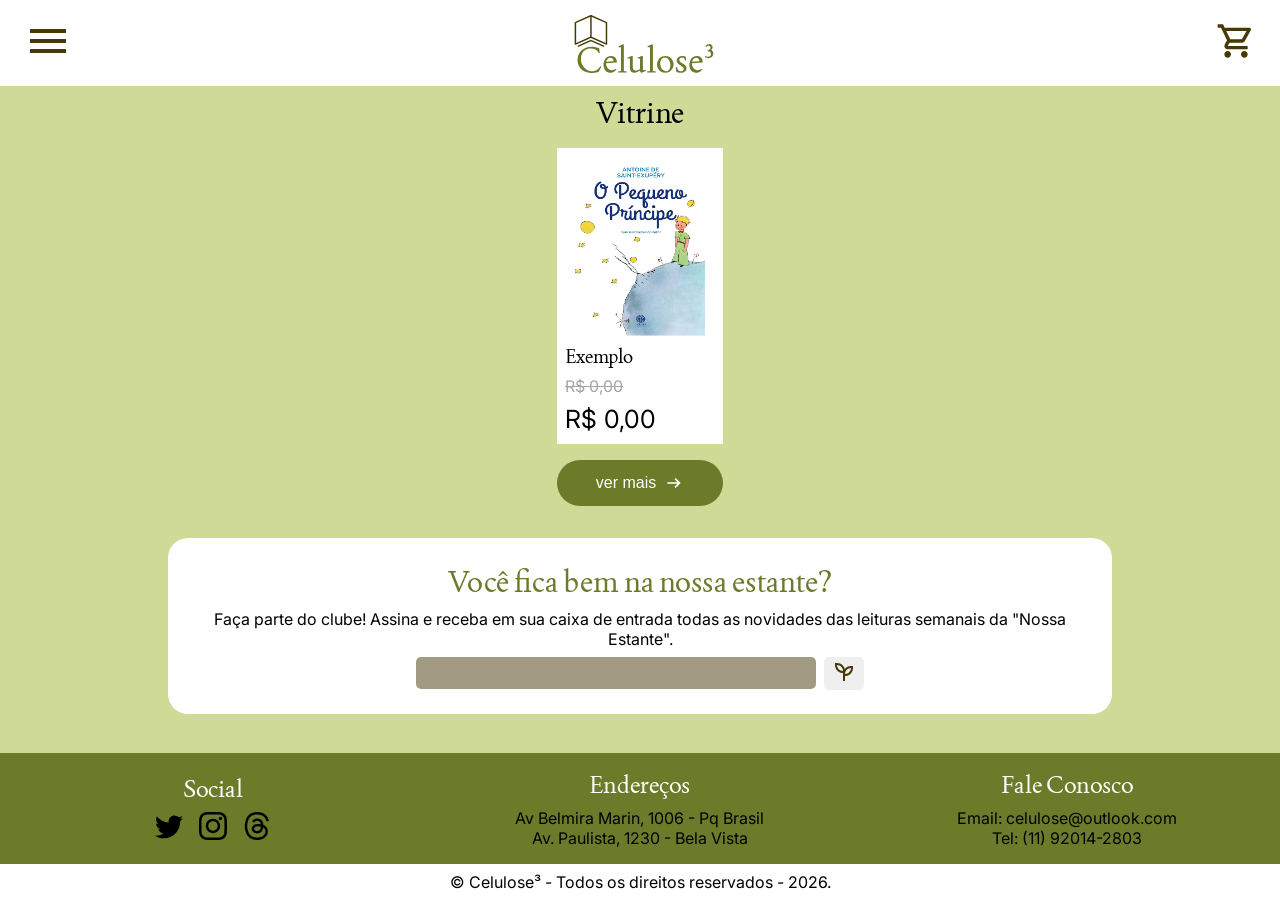
==== index.html @ c114e587 "menu e card (wip) Co-authored-by: clarice <clamrs@users.noreply.github.com>" ====
<!DOCTYPE html>
<html lang="pt-br">
<head>
    <meta charset="UTF-8">
    <meta name="viewport" content="width=device-width, initial-scale=1.0">
    <link rel="stylesheet" href="style.css">
    <script src="script.js"></script>
    <title>Celulose³</title>
</head>
<body>

    <header>

        <div class="header-menu">
            <button type="button" class="menuButton" id="menuButton"></button>
            <menu class="menu" id="menu" style="display: none;">
                <a class="menu__item" href="">HOME</a>
                <a class="menu__item" href="">CATÁLOGO</a>
                <a class="menu__item" href="">CONTATO</a>
            </menu>
        </div>

            <img src="img/logo.svg" alt="logomarca" class="header-logo">

        <div class="header-carrinho">
            <img src="img/carrinho.svg" alt="carrinho">
        </div>

    </header>

    <main>

        <section id="banner-livros">

        </section>

        <section id="vitrine-livros">
            <h2>Vitrine</h2>
            <div class="cards-vitrine">
                <img class="livro-img" src="img/exemplo.jpg" alt="">
                <h3 class="livro-titulo">Exemplo</h3>
                <span class="livro-preco-antigo">R$ 0,00</span>
                <span class="livro-preco-atual">R$ 0,00</span>
            </div>
            <button type="button" class="vermais">ver mais <img src="img/arrow_right.svg" alt="seta para direita"></button>
        </section>

        <section class="newsletter">
            <h2>Você fica bem na nossa estante?</h2>
            <p>Faça parte do clube! Assina e receba em sua caixa de entrada todas as novidades das leituras semanais da "Nossa Estante".</p>
            <form id="form-newsletter">
                <input type="email" id="email" required>
                <button type="submit"><img src="img/planta.svg" alt="planta"></button>
            </form>
        </section>
    </main>

    <footer>

        <div class="footer-info">

            <div class="footer-social">
                <h2>Social</h2>
                <nav>
                    <ul>
                        <li><a href="https://www.x.com/"><img src="img/twitter.svg" alt="twitter"></a></li>
                        <li><a href="https://www.instagram.com/"><img src="img/instagram.svg" alt="instagram"></a></li>
                        <li><a href="https://www.threads.com/"><img src="img/threads.svg" alt="threads"></a></li>
                    </ul>
                </nav>
            </div>

            <div class="footer-enderecos">
                <h2>Endereços</h2>
                <p>Av Belmira Marin, 1006 - Pq Brasil</p>
                <p>Av. Paulista, 1230 - Bela Vista</p>
            </div>

            <div class="footer-contato">
                <h2>Fale Conosco</h2>
                <nav>
                    <ul>
                        <li><a href="mailto:celulose@outlook.com">Email: celulose@outlook.com</a></li>
                        <li><a href="tel:+5511920142803">Tel: (11) 92014-2803</a></li>

                    </ul>
                </nav>
            </div>
        </div>

        <div class="footer-copyright">
            <span>&copy; Celulose³ - Todos os direitos reservados - 2026.</span>
        </div>
    </footer>

</body>
</html>
---- style.css ----
@import url('https://fonts.googleapis.com/css2?family=Joan&display=swap');
@import url('https://fonts.googleapis.com/css2?family=Inter:ital,opsz,wght@0,14..32,100..900;1,14..32,100..900&display=swap');

:root {

    --fundoPadrao: #CEDA95;
    --destaquePrimario: #ffff;
    --destaqueSecundario: #6C7B29;
    --destaqueTerciario: rgba(72, 57, 5, 0.502);
    --textoEscuro: #000;

    --fonteTitulos: 'Joan';
    --fontePadrao: 'Inter';
}

/****************
    GERAL
****************/

* {
    margin: 0;
    padding: 0;
}

body {
    display: flex;
    flex-direction: column;
    min-height: 100svh;
    background-color: var(--fundoPadrao);
}

main {
    display: flex;
    flex-grow: 1;
    flex-direction: column;
    align-items: center;
    justify-content: center;
}

/****************
    HEADER
****************/

header {
    display: flex;
    height: 70px;
    background-color: var(--destaquePrimario);
    align-items: center;
    justify-content: space-between;
    padding: 0.5rem;
    padding-right: 1.5rem;
    padding-left: 1.5rem;
}

.header-menu {
    position: static;
}

.header-menu img {
    width: 40px;
    height: 40px;
}

.header-logo {
    width: 100%;
    height: 60px;
}

.header-carrinho img {
    width: 40px;
    height: 40px;
}

/****************
    MENU
****************/

.menuButton {
    background-color: transparent;
    border: none;
    cursor: pointer;
    background-image: url(img/menu.svg);
    background-repeat: no-repeat;
    background-size: cover;
    width: 48px;
    aspect-ratio: 1;

    transition: transform 0.25s ease;
}

.menuButton.active {
    transform: rotate(90deg);
}

.menu {
    position: absolute;
    top: 86px;
    left: 0;
    width: 100%;
    z-index: 100;
    border: 1px solid #e3e3e3;
}

.menu.active {
    display: block;
}

.menu__item {
    display: block;
    padding: 1rem;
    background-color: white;
    border: 1px solid #e3e3e3;
    width: 100%;
    cursor: pointer;

    transition: background-color 100ms;
}

.menu__item:hover {
    background-color: color-mix(in srgb, white, black 10%);
}

.menu__item {
    text-decoration: none;
    color: var(--textoEscuro);
    font-family: var(--fonteTitulos);
}

/****************
    VITRINE
****************/

#vitrine-livros {
    display: flex;
    flex-direction: column;
    gap: 1rem;
}

#vitrine-livros h2 {
    text-align: center;
    font-family: var(--fonteTitulos);
    font-size: 30px;
    font-weight: 200;
}

.cards-vitrine {
    display: flex;
    flex-direction: column;
    padding: 0.5rem;
    gap: 0.5rem;

    width: 150px;
    height: 280px;
    background-color: var(--destaquePrimario);
}

.cards-vitrine h3 {
    font-family: var(--fonteTitulos);
    font-weight: 200;
}

.livro-preco-antigo {
    color: #a5a3a3;
    text-decoration: line-through;
    font-size: 16px;
    font-family: var(--fontePadrao);
}

.livro-preco-atual {
    font-family: var(--fontePadrao);
    font-size: 25px;
}

.cards-vitrine img {
    display: block;
    margin: 0 auto;
    width: 130px;
    height: 180px;
}

.vermais {
    display: flex;
    justify-content: center;
    align-items: center;
    gap: 0.5rem;
    padding: 0.8rem;

    border: none;
    border-radius: 25px;
    background-color: var(--destaqueSecundario);
    color: var(--destaquePrimario);
    font-size: 16px;

    transition: transform 0.3s ease;
}

.vermais img {
    width: 20px;
    height: 20px;
}

.vermais:hover {
    transform: scale(1.05);
    cursor: pointer;
}

/****************
    NEWSLETTER
****************/

.newsletter {
    display: flex;
    flex-direction: column;
    width: 70%;
    align-items: center;
    justify-content: center;

    padding: 1.5rem;
    margin: 2rem;

    background-color: var(--destaquePrimario);
    border-radius: 20px;
}

.newsletter h2 {
    font-family: var(--fonteTitulos);
    color: var(--destaqueSecundario);
    font-size: 30px;
    font-weight: 200;
}

.newsletter p {
    font-family: var(--fontePadrao);
    font-size: 16px;
    padding: 0.5rem;
    text-align: center;
}

#form-newsletter{
    display: flex;
    align-items: center;
    gap: 0.5rem;
}

#form-newsletter input{
    border: none;
    border-radius: 5px;
    height: 2rem;
    width: 400px;
    background-color: var(--destaqueTerciario);
}

#form-newsletter button {
    border: none;
    border-radius: 5px;
    padding: 0.2rem;
    width: 40px;
}

#form-newsletter button:hover{
    cursor: pointer;
}

/****************
    FOOTER
****************/

.footer-info {
    display: grid;
    grid-template-columns: repeat(3, 1fr);
    gap: 2rem;
    padding: 1rem;

    align-items: center;
    justify-items: center;
    text-align: center;

    background-color: var(--destaqueSecundario);
}

.footer-info h2 {
    color: var(--destaquePrimario);
    font-family: var(--fonteTitulos);
    font-weight: 200;
    padding-bottom: 0.5rem;
}

.footer-info p {
    font-family: var(--fontePadrao);
    font-size: 16px;
}

.footer-info ul {
    list-style: none;
    padding: 0;
}

.footer-info a {
    text-decoration: none;
    color: #000;
    font-family: var(--fontePadrao);
    font-size: 16px;
}

.footer-social ul {
    display: flex;
    align-items: center;
    gap: 1rem;
}

.footer-social img {
    width: 28px;
    height: 28px;
}

.footer-copyright {
    display: flex;
    justify-content: center;
    padding: 0.5rem;
    background-color: var(--destaquePrimario);
    font-family: var(--fontePadrao);
    font-size: 14x;
}
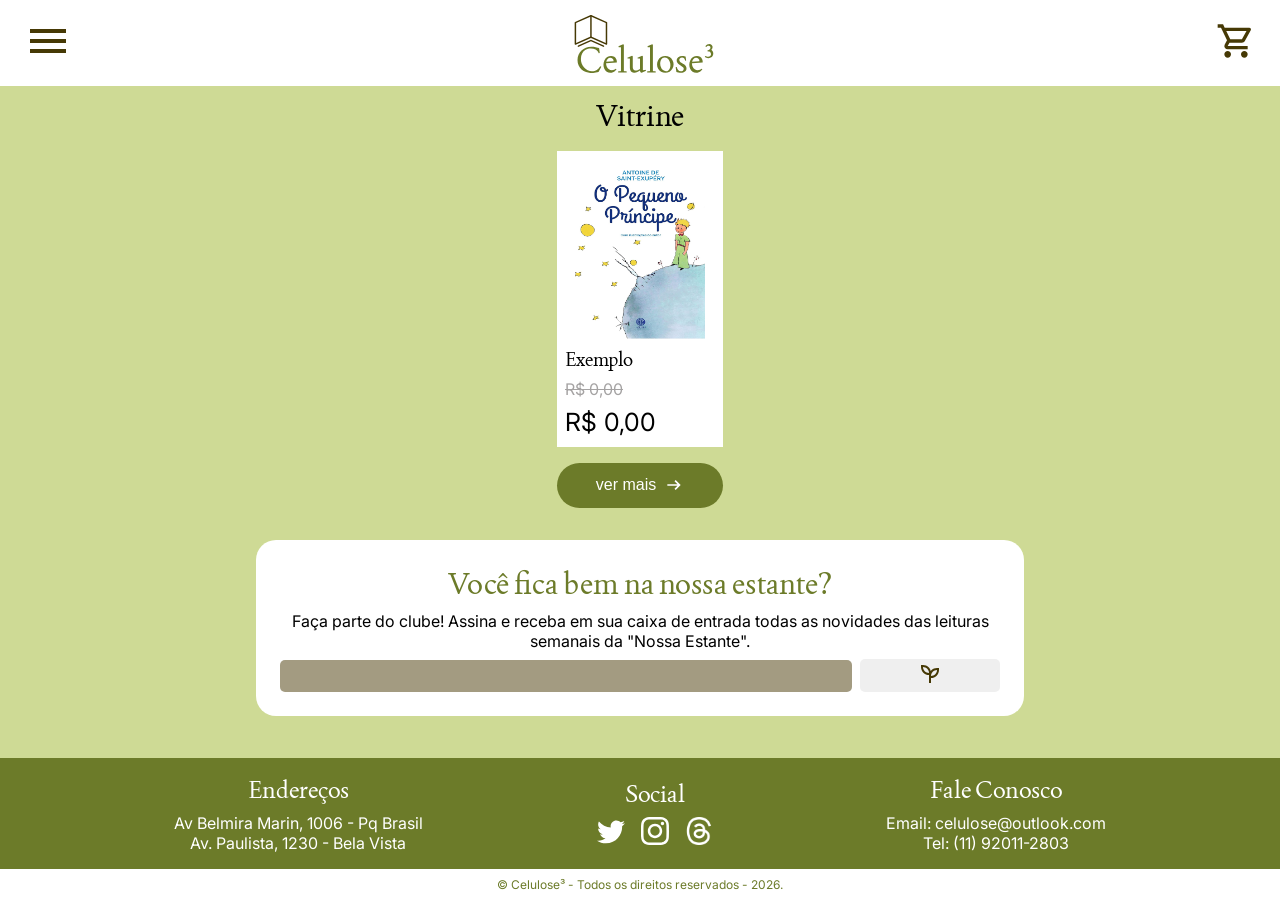
==== commit 06183e52: "atualização no footer e na newsletter Co-authored-by: clarice clamrs@users.noreply.github.com" ====
--- a/index.html
+++ b/index.html
@@ -14,7 +14,7 @@
         <div class="header-menu">
             <button type="button" class="menuButton" id="menuButton"></button>
             <menu class="menu" id="menu" style="display: none;">
-                <a class="menu__item" href="">HOME</a>
+                <a class="menu__item active">HOME</a>
                 <a class="menu__item" href="">CATÁLOGO</a>
                 <a class="menu__item" href="">CONTATO</a>
             </menu>
@@ -36,12 +36,12 @@
 
         <section id="vitrine-livros">
             <h2>Vitrine</h2>
-            <div class="cards-vitrine">
-                <img class="livro-img" src="img/exemplo.jpg" alt="">
-                <h3 class="livro-titulo">Exemplo</h3>
-                <span class="livro-preco-antigo">R$ 0,00</span>
-                <span class="livro-preco-atual">R$ 0,00</span>
-            </div>
+                <div class="cards-vitrine">
+                    <img class="livro-img" src="img/exemplo.jpg" alt="">
+                    <h3 class="livro-titulo">Exemplo</h3>
+                    <span class="livro-preco-antigo">R$ 0,00</span>
+                    <span class="livro-preco-atual">R$ 0,00</span>
+                </div>
             <button type="button" class="vermais">ver mais <img src="img/arrow_right.svg" alt="seta para direita"></button>
         </section>
 
@@ -59,6 +59,12 @@
 
         <div class="footer-info">
 
+            <div class="footer-enderecos">
+                <h2>Endereços</h2>
+                <p>Av Belmira Marin, 1006 - Pq Brasil</p>
+                <p>Av. Paulista, 1230 - Bela Vista</p>
+            </div>
+
             <div class="footer-social">
                 <h2>Social</h2>
                 <nav>
@@ -70,18 +76,12 @@
                 </nav>
             </div>
 
-            <div class="footer-enderecos">
-                <h2>Endereços</h2>
-                <p>Av Belmira Marin, 1006 - Pq Brasil</p>
-                <p>Av. Paulista, 1230 - Bela Vista</p>
-            </div>
-
             <div class="footer-contato">
                 <h2>Fale Conosco</h2>
                 <nav>
                     <ul>
                         <li><a href="mailto:celulose@outlook.com">Email: celulose@outlook.com</a></li>
-                        <li><a href="tel:+5511920142803">Tel: (11) 92014-2803</a></li>
+                        <li><a href="tel:+5511920112803">Tel: (11) 92011-2803</a></li>
 
                     </ul>
                 </nav>
--- a/style.css
+++ b/style.css
@@ -98,7 +98,8 @@
     left: 0;
     width: 100%;
     z-index: 100;
-    border: 1px solid #e3e3e3;
+    border-top: 1px solid #e3e3e3;
+    border-bottom: 1px solid #e3e3e3;
 }
 
 .menu.active {
@@ -109,21 +110,23 @@
     display: block;
     padding: 1rem;
     background-color: white;
-    border: 1px solid #e3e3e3;
-    width: 100%;
-    cursor: pointer;
+    border-top: 1px solid #e3e3e3;
+    border-bottom: 1px solid #e3e3e3;
+    width: 100%;
+    cursor: pointer;
+    text-decoration: none;
+    color: var(--textoEscuro);
+    font-family: var(--fonteTitulos);
 
     transition: background-color 100ms;
+}
+
+.menu__item.active {
+    color: var(--destaqueSecundario);
 }
 
 .menu__item:hover {
     background-color: color-mix(in srgb, white, black 10%);
-}
-
-.menu__item {
-    text-decoration: none;
-    color: var(--textoEscuro);
-    font-family: var(--fonteTitulos);
 }
 
 /****************
@@ -211,6 +214,7 @@
 .newsletter {
     display: flex;
     flex-direction: column;
+    max-width: 720px;
     width: 70%;
     align-items: center;
     justify-content: center;
@@ -223,6 +227,7 @@
 }
 
 .newsletter h2 {
+    text-align: center;
     font-family: var(--fonteTitulos);
     color: var(--destaqueSecundario);
     font-size: 30px;
@@ -237,6 +242,7 @@
 }
 
 #form-newsletter{
+    width: 100%;
     display: flex;
     align-items: center;
     gap: 0.5rem;
@@ -245,8 +251,10 @@
 #form-newsletter input{
     border: none;
     border-radius: 5px;
+    color: white;
+    padding: 0 0.5rem;
     height: 2rem;
-    width: 400px;
+    width: 100%;
     background-color: var(--destaqueTerciario);
 }
 
@@ -254,7 +262,8 @@
     border: none;
     border-radius: 5px;
     padding: 0.2rem;
-    width: 40px;
+    width: 25%;
+    cursor: pointer;
 }
 
 #form-newsletter button:hover{
@@ -266,15 +275,15 @@
 ****************/
 
 .footer-info {
-    display: grid;
-    grid-template-columns: repeat(3, 1fr);
-    gap: 2rem;
+    display: flex;
+    flex-direction: column;
+    gap: 1rem;
     padding: 1rem;
-
     align-items: center;
     justify-items: center;
     text-align: center;
 
+    color: white;
     background-color: var(--destaqueSecundario);
 }
 
@@ -297,7 +306,7 @@
 
 .footer-info a {
     text-decoration: none;
-    color: #000;
+    color: white;
     font-family: var(--fontePadrao);
     font-size: 16px;
 }
@@ -311,9 +320,12 @@
 .footer-social img {
     width: 28px;
     height: 28px;
+    filter: invert();
 }
 
 .footer-copyright {
+    font-size: 0.75rem;
+    color: var(--destaqueSecundario);
     display: flex;
     justify-content: center;
     padding: 0.5rem;
@@ -321,3 +333,23 @@
     font-family: var(--fontePadrao);
     font-size: 14x;
 }
+
+/****************
+  MEDIA QUERIES
+****************/
+
+/* Celular */
+@media screen and (min-width:  576px) {
+}
+
+/* Tablet */
+@media screen and (min-width:  768px) {
+    .footer-info {
+        flex-direction: row;
+        justify-content: space-evenly;
+    }
+}
+
+/* Desktop */
+@media screen and (min-width:  1200px) {
+}
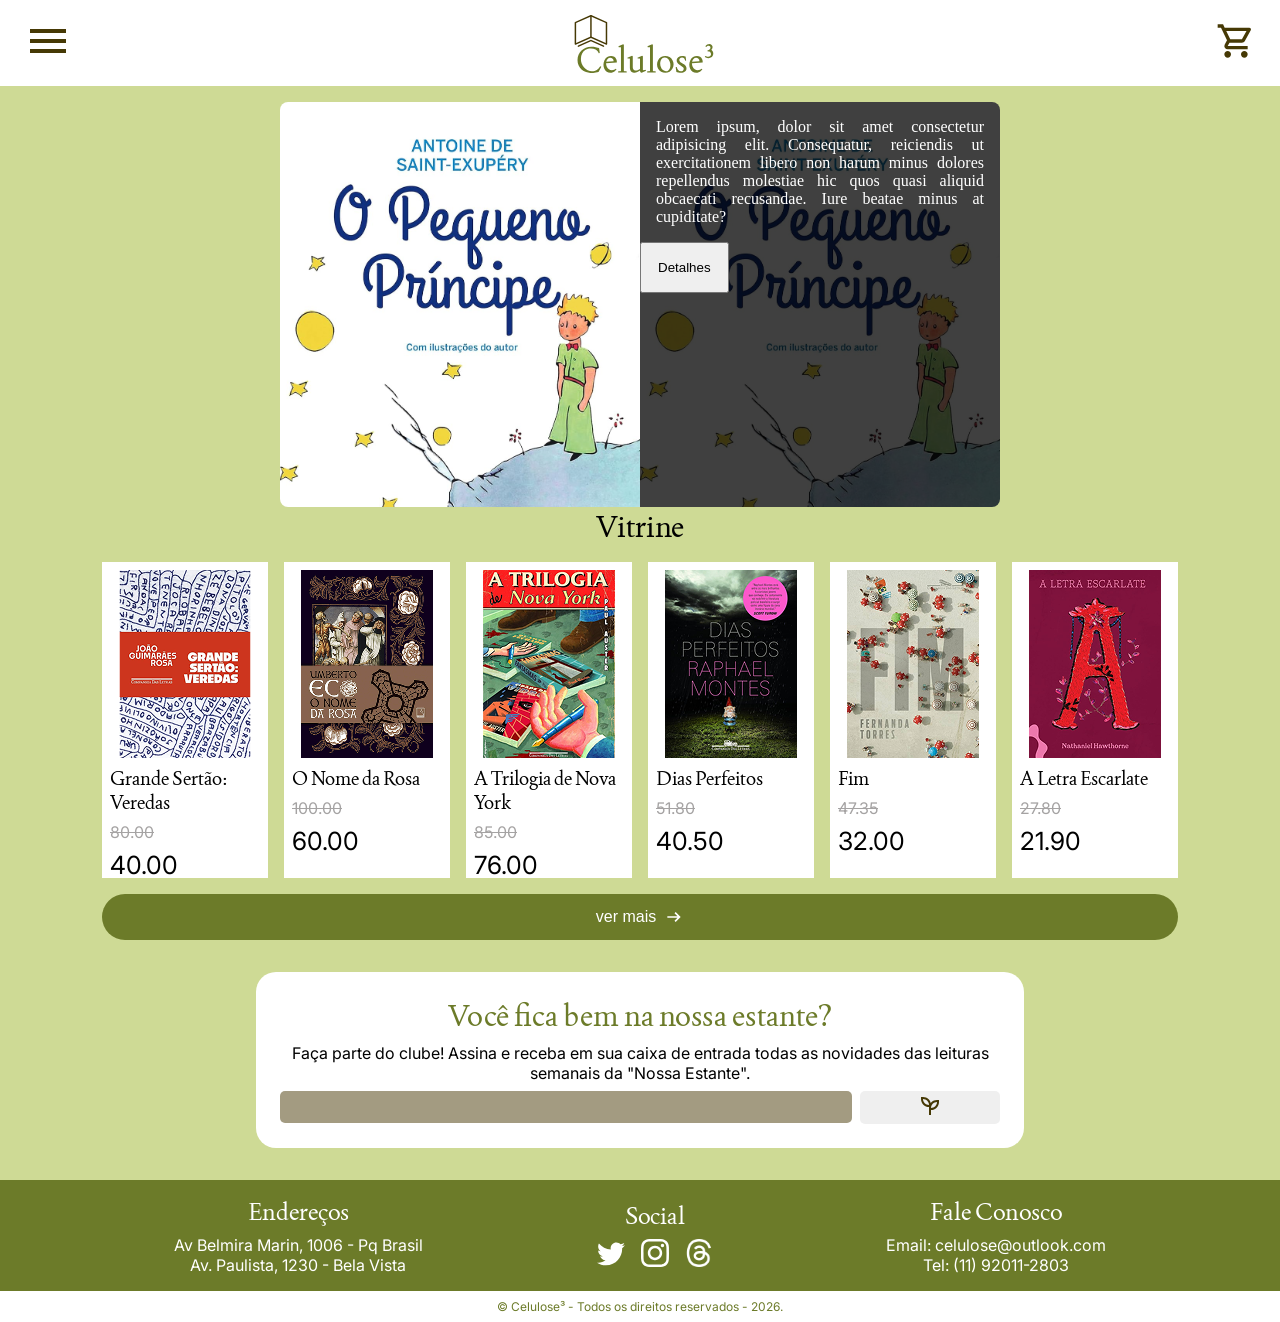
==== commit 6de4cd86: "adicionando banner e cards (wip) Co-authored-by: clarice <clamrs@users.noreply.github.com>" ====
--- a/index.html
+++ b/index.html
@@ -4,7 +4,7 @@
     <meta charset="UTF-8">
     <meta name="viewport" content="width=device-width, initial-scale=1.0">
     <link rel="stylesheet" href="style.css">
-    <script src="script.js"></script>
+    <script src="script.js" type="module"></script>
     <title>Celulose³</title>
 </head>
 <body>
@@ -31,16 +31,18 @@
     <main>
 
         <section id="banner-livros">
-
+            <div class="banner__left"></div>
+            <div class="banner__right">
+                <img class="banner__bgImg" src="img/exemplo.jpg" alt="O Pequeno Príncipe">
+                <p class="banner__description">Lorem ipsum, dolor sit amet consectetur adipisicing elit. Consequatur, reiciendis ut exercitationem libero non harum minus dolores repellendus molestiae hic quos quasi aliquid obcaecati recusandae. Iure beatae minus at cupiditate?</p>
+                <button class="banner__button">Detalhes</button>
+            </div>
         </section>
 
         <section id="vitrine-livros">
             <h2>Vitrine</h2>
-                <div class="cards-vitrine">
-                    <img class="livro-img" src="img/exemplo.jpg" alt="">
-                    <h3 class="livro-titulo">Exemplo</h3>
-                    <span class="livro-preco-antigo">R$ 0,00</span>
-                    <span class="livro-preco-atual">R$ 0,00</span>
+                <div class="container-vitrine">
+
                 </div>
             <button type="button" class="vermais">ver mais <img src="img/arrow_right.svg" alt="seta para direita"></button>
         </section>
@@ -92,6 +94,5 @@
             <span>&copy; Celulose³ - Todos os direitos reservados - 2026.</span>
         </div>
     </footer>
-
 </body>
 </html>
--- a/style.css
+++ b/style.css
@@ -50,6 +50,7 @@
     padding: 0.5rem;
     padding-right: 1.5rem;
     padding-left: 1.5rem;
+    margin-bottom: 1rem;
 }
 
 .header-menu {
@@ -130,6 +131,53 @@
 }
 
 /****************
+    BANNER
+****************/
+
+#banner-livros {
+    display: flex;
+    max-width: 720px;
+    aspect-ratio: 16/9;
+}
+
+.banner__left {
+    background-image: url(img/exemplo.jpg);
+    background-size: cover;
+    border-radius: 0.5rem 0 0 0.5rem;
+    width: 50%;
+}
+
+.banner__right {
+    position: relative;
+    overflow: hidden;
+    border-radius: 0 0.5rem 0.5rem 0;
+    width: 50%;
+    text-align: justify;
+}
+
+.banner__bgImg {
+    position: absolute;
+    inset: 0;
+    z-index: 0;
+
+    width: 100%;
+    object-fit: cover;
+
+    filter: brightness(0.25);
+}
+
+.banner__description,
+.banner__button {
+    position: relative;
+    z-index: 1;
+    padding: 1rem;
+}
+
+.banner__description {
+    color: white;
+}
+
+/****************
     VITRINE
 ****************/
 
@@ -146,6 +194,12 @@
     font-weight: 200;
 }
 
+.container-vitrine {
+    display: grid;
+    grid-template-columns: repeat(6, 1fr);
+    gap: 1rem;
+}
+
 .cards-vitrine {
     display: flex;
     flex-direction: column;
@@ -153,7 +207,7 @@
     gap: 0.5rem;
 
     width: 150px;
-    height: 280px;
+    height: 300px;
     background-color: var(--destaquePrimario);
 }
 
@@ -177,8 +231,6 @@
 .cards-vitrine img {
     display: block;
     margin: 0 auto;
-    width: 130px;
-    height: 180px;
 }
 
 .vermais {
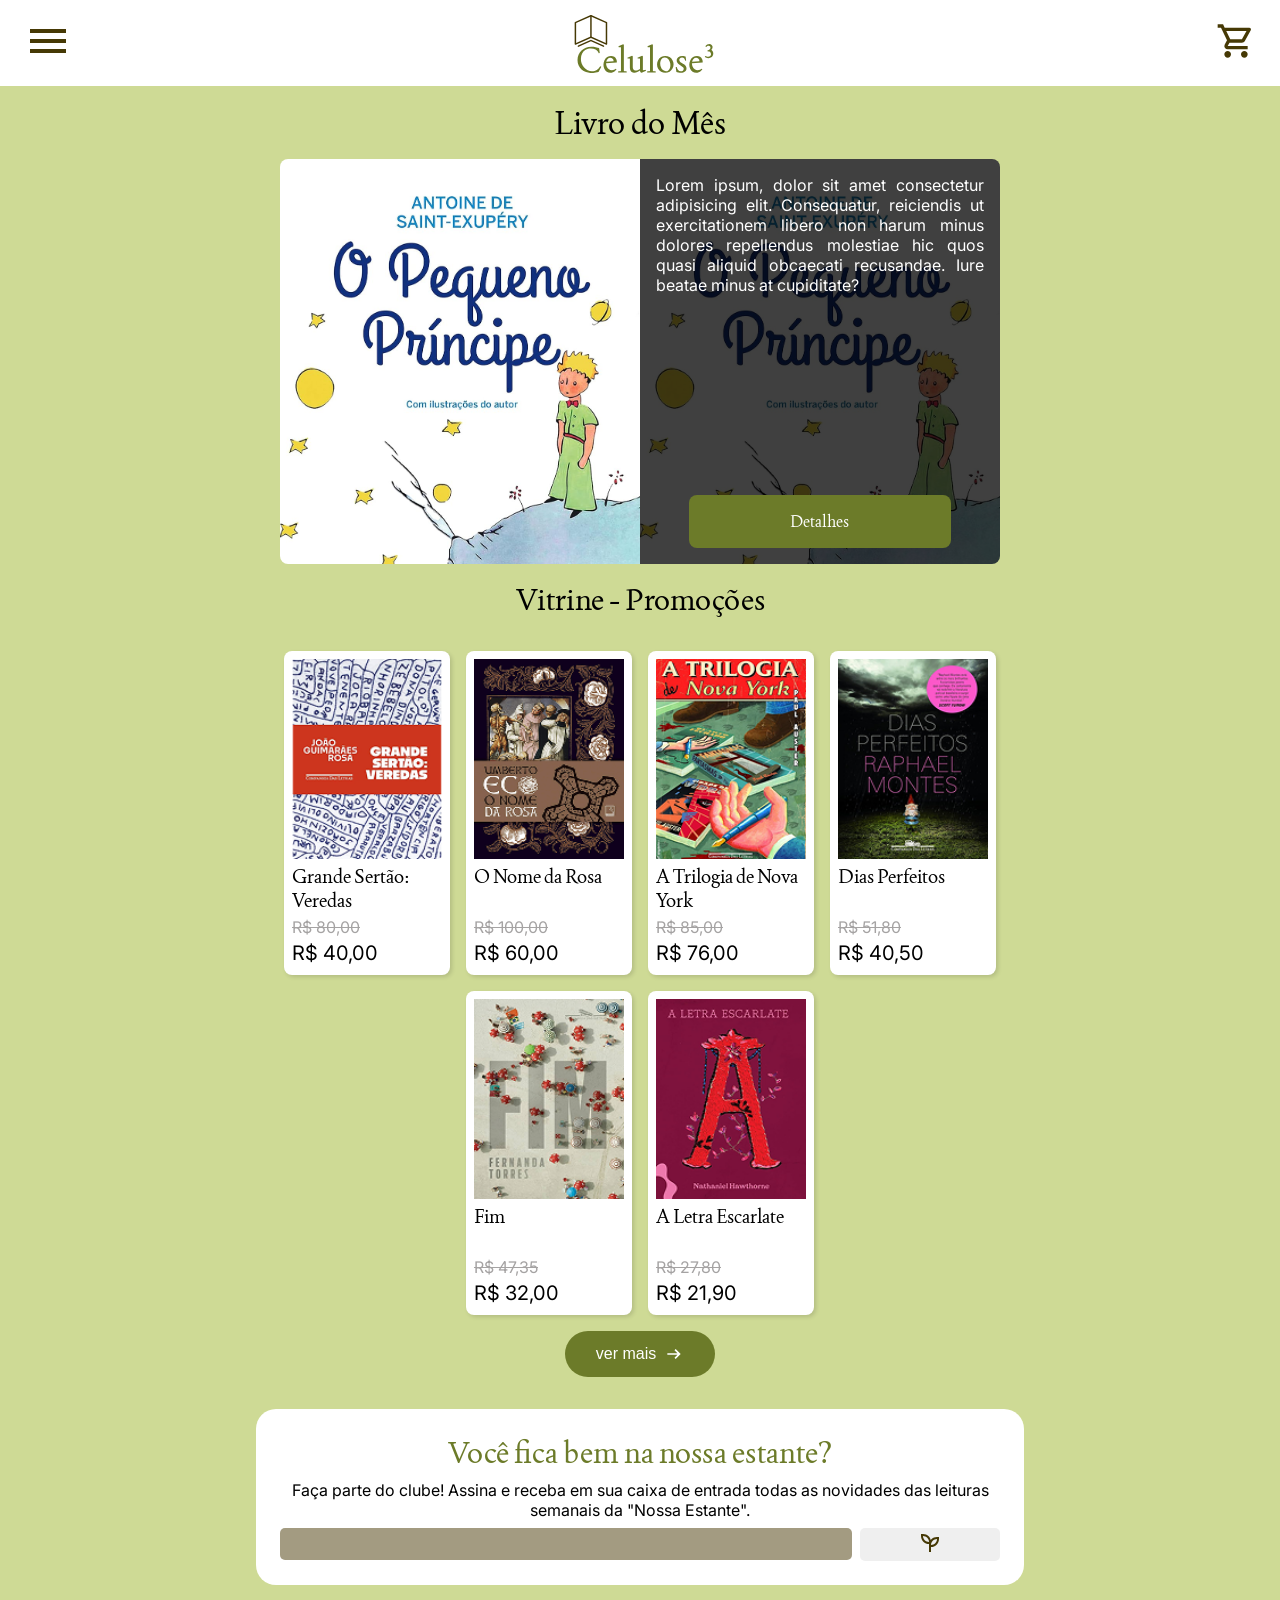
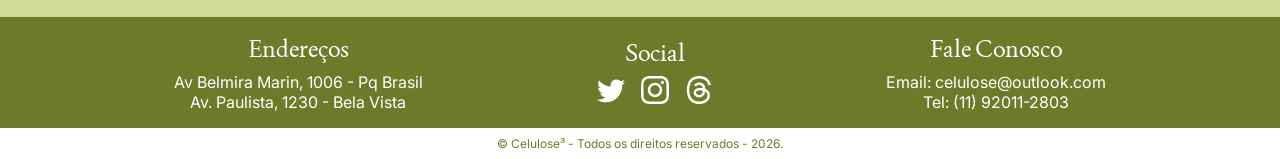
==== commit 2635509e: "contato e capas de livros Co-authored-by: clarice <clamrs@users.noreply.github.com>" ====
--- a/index.html
+++ b/index.html
@@ -10,13 +10,12 @@
 <body>
 
     <header>
-
         <div class="header-menu">
             <button type="button" class="menuButton" id="menuButton"></button>
             <menu class="menu" id="menu" style="display: none;">
                 <a class="menu__item active">HOME</a>
-                <a class="menu__item" href="">CATÁLOGO</a>
-                <a class="menu__item" href="">CONTATO</a>
+                <a class="menu__item" href="catalogo.html">CATÁLOGO</a>
+                <a class="menu__item" href="contato.html">CONTATO</a>
             </menu>
         </div>
 
@@ -31,16 +30,19 @@
     <main>
 
         <section id="banner-livros">
-            <div class="banner__left"></div>
-            <div class="banner__right">
-                <img class="banner__bgImg" src="img/exemplo.jpg" alt="O Pequeno Príncipe">
-                <p class="banner__description">Lorem ipsum, dolor sit amet consectetur adipisicing elit. Consequatur, reiciendis ut exercitationem libero non harum minus dolores repellendus molestiae hic quos quasi aliquid obcaecati recusandae. Iure beatae minus at cupiditate?</p>
-                <button class="banner__button">Detalhes</button>
+            <h2>Livro do Mês</h2>
+            <div class="banner">
+                <div class="banner__left"></div>
+                <div class="banner__right">
+                    <img class="banner__bgImg" src="img/livros/o-pequeno-principe.jpg" alt="O Pequeno Príncipe">
+                    <p class="banner__description">Lorem ipsum, dolor sit amet consectetur adipisicing elit. Consequatur, reiciendis ut exercitationem libero non harum minus dolores repellendus molestiae hic quos quasi aliquid obcaecati recusandae. Iure beatae minus at cupiditate?</p>
+                    <button class="banner__button">Detalhes</button>
+                </div>
             </div>
         </section>
 
         <section id="vitrine-livros">
-            <h2>Vitrine</h2>
+            <h2>Vitrine - Promoções</h2>
                 <div class="container-vitrine">
 
                 </div>
@@ -54,6 +56,9 @@
                 <input type="email" id="email" required>
                 <button type="submit"><img src="img/planta.svg" alt="planta"></button>
             </form>
+
+            <div id="mensagem-newsletter"></div>
+
         </section>
     </main>
 
--- a/style.css
+++ b/style.css
@@ -50,7 +50,6 @@
     padding: 0.5rem;
     padding-right: 1.5rem;
     padding-left: 1.5rem;
-    margin-bottom: 1rem;
 }
 
 .header-menu {
@@ -134,20 +133,34 @@
     BANNER
 ****************/
 
-#banner-livros {
+#banner-livros h2 {
+    font-weight: 400;
+    font-size: 2rem;
+    font-family: var(--fonteTitulos);
+    text-align: center;
+    margin: 1rem 0;
+}
+
+.banner {
     display: flex;
     max-width: 720px;
     aspect-ratio: 16/9;
 }
 
 .banner__left {
-    background-image: url(img/exemplo.jpg);
+    background-image: url(img/livros/o-pequeno-principe.jpg);
     background-size: cover;
     border-radius: 0.5rem 0 0 0.5rem;
     width: 50%;
 }
 
 .banner__right {
+    box-sizing: border-box;
+    display: flex;
+    flex-direction: column;
+    align-items: center;
+    gap: 1rem;
+    padding: 1rem;
     position: relative;
     overflow: hidden;
     border-radius: 0 0.5rem 0.5rem 0;
@@ -166,15 +179,55 @@
     filter: brightness(0.25);
 }
 
+.banner__right h2,
 .banner__description,
 .banner__button {
     position: relative;
     z-index: 1;
+}
+
+.banner__description {
+    color: white;
+    overflow: auto;
+    flex-grow: 1;
+    font-family: var(--fontePadrao);
+}
+
+.banner__button {
+    width: 80%;
     padding: 1rem;
-}
-
-.banner__description {
-    color: white;
+    font-size: 1rem;
+    background-color: var(--destaqueSecundario);
+    border-radius: 0.5rem;
+    border: none;
+    color: white;
+    font-family: var(--fonteTitulos);
+    cursor: pointer;
+
+    transition: transform 0.3s;
+}
+
+.banner__button:hover {
+    transform: scale(1.05);
+}
+
+/****************
+    BUSCAR
+****************/
+
+#buscar {
+    width: 80%;
+    max-width: 720px;
+    padding: 0.5rem 1rem;
+    margin: 1rem 0;
+    border-radius: 3rem;
+    border: 1px solid #aaaaaa;
+    font-family: var(--fontePadrao);
+    font-size: 1rem;
+}
+
+#buscar:focus {
+    outline: 2px solid var(--destaqueSecundario);
 }
 
 /****************
@@ -184,7 +237,9 @@
 #vitrine-livros {
     display: flex;
     flex-direction: column;
+    justify-content: center;
     gap: 1rem;
+    max-width: 720px;
 }
 
 #vitrine-livros h2 {
@@ -192,11 +247,13 @@
     font-family: var(--fonteTitulos);
     font-size: 30px;
     font-weight: 200;
+    margin: 1rem 0;
 }
 
 .container-vitrine {
-    display: grid;
-    grid-template-columns: repeat(6, 1fr);
+    display: flex;
+    flex-wrap: wrap;
+    justify-content: center;
     gap: 1rem;
 }
 
@@ -204,8 +261,10 @@
     display: flex;
     flex-direction: column;
     padding: 0.5rem;
-    gap: 0.5rem;
-
+    padding-bottom: 1rem;
+    gap: 0.3rem;
+    box-shadow: 2px 2px 4px 0 #0002;
+    border-radius: 0.5rem;
     width: 150px;
     height: 300px;
     background-color: var(--destaquePrimario);
@@ -214,6 +273,12 @@
 .cards-vitrine h3 {
     font-family: var(--fonteTitulos);
     font-weight: 200;
+    min-height: 3rem;
+}
+
+.cards-vitrine img {
+    width: 150px;
+    height: 200px;
 }
 
 .livro-preco-antigo {
@@ -225,12 +290,7 @@
 
 .livro-preco-atual {
     font-family: var(--fontePadrao);
-    font-size: 25px;
-}
-
-.cards-vitrine img {
-    display: block;
-    margin: 0 auto;
+    font-size: 20px;
 }
 
 .vermais {
@@ -239,6 +299,8 @@
     align-items: center;
     gap: 0.5rem;
     padding: 0.8rem;
+    width: 150px;
+    margin: 0 auto;
 
     border: none;
     border-radius: 25px;
@@ -310,6 +372,10 @@
     background-color: var(--destaqueTerciario);
 }
 
+#form-newsletter input:focus{
+    outline: 2px solid var(--destaqueSecundario);
+}
+
 #form-newsletter button {
     border: none;
     border-radius: 5px;
@@ -386,16 +452,149 @@
     font-size: 14x;
 }
 
+/***********************
+     CONTATO.HTML
+***********************/
+
+.sobre-celulose {
+    display: flex;
+    flex-direction: row;
+    width: 70%;
+
+    margin-top: 2rem;
+    padding: 2rem;
+
+    border-radius: 20px;
+    background-color: var(--destaquePrimario);
+    font-family: var(--fontePadrao);
+}
+
+.sobre-celulose img {
+    width: 500px;
+    border-radius: 20px;
+}
+
+.sobre-celulose p {
+    margin-top: 1rem;
+    margin-right: 2rem;
+    text-align: justify;
+}
+
+.sobre-celulose h2, .form-contato h2 {
+    font-size: 30px;
+    font-family: var(--fonteTitulos);
+    color: var(--destaqueSecundario);
+    font-weight: 300;
+}
+
+.form-contato {
+    display: flex;
+    flex-direction: column;
+    width: 70%;
+    gap: 0.5rem;
+
+    margin: 2rem;
+    padding: 2rem;
+
+    align-items: center;
+    justify-content: center;
+
+    border-radius: 20px;
+    background-color: var(--destaquePrimario);
+    font-family: var(--fontePadrao);
+
+}
+
+.form-contato p {
+    text-align: center;
+}
+
+#formulario-p-contato {
+    display: flex;
+    flex-direction: column;
+    width: 70%;
+    gap: 0.5rem;
+}
+
+#formulario-p-contato button{
+    display: flex;
+    justify-content: center;
+    padding: 0.8rem;
+
+    width: 200px;
+    margin: 0 auto;
+
+    border: none;
+    border-radius: 25px;
+    background-color: var(--destaqueSecundario);
+    color: var(--destaquePrimario);
+    font-size: 16px;
+
+    transition: transform 0.3s ease;
+}
+
+#formulario-p-contato input{
+    border: none;
+    border-radius: 5px;
+    color: white;
+    padding: 0 0.5rem;
+    height: 2rem;
+    width: 100%;
+    background-color: var(--destaqueTerciario);
+}
+
+#formulario-p-contato textarea{
+    border: none;
+    border-radius: 5px;
+    color: white;
+    padding: 0.5rem;
+    height: 6rem;
+    width: 100%;
+    background-color: var(--destaqueTerciario);
+}
+
+textarea::placeholder {
+    color: white;
+}
+
+#formulario-p-contato input:focus, #formulario-p-contato textarea:focus{
+    outline: 2px solid var(--destaqueSecundario);
+}
+
+#formulario-p-contato button:hover {
+    cursor: pointer;
+    transform: scale(1.05);
+}
+
+#mensagem-confirmacao {
+    padding: 2rem;
+    border-radius: 10px;
+    background-color: var(--fundoPadrao);
+}
+
+#mensagem-confirmacao h3 {
+    color: var(--destaqueSecundario);
+    font-family: var(--fonteTitulos);
+    font-size: 20px;
+    text-align: center;
+    margin-bottom: 1rem;
+}
+
 /****************
   MEDIA QUERIES
 ****************/
 
 /* Celular */
-@media screen and (min-width:  576px) {
+@media screen and (max-width:  576px) {
+
 }
 
 /* Tablet */
 @media screen and (min-width:  768px) {
+    .banner__description {
+        display: block;
+    }
+
     .footer-info {
         flex-direction: row;
         justify-content: space-evenly;
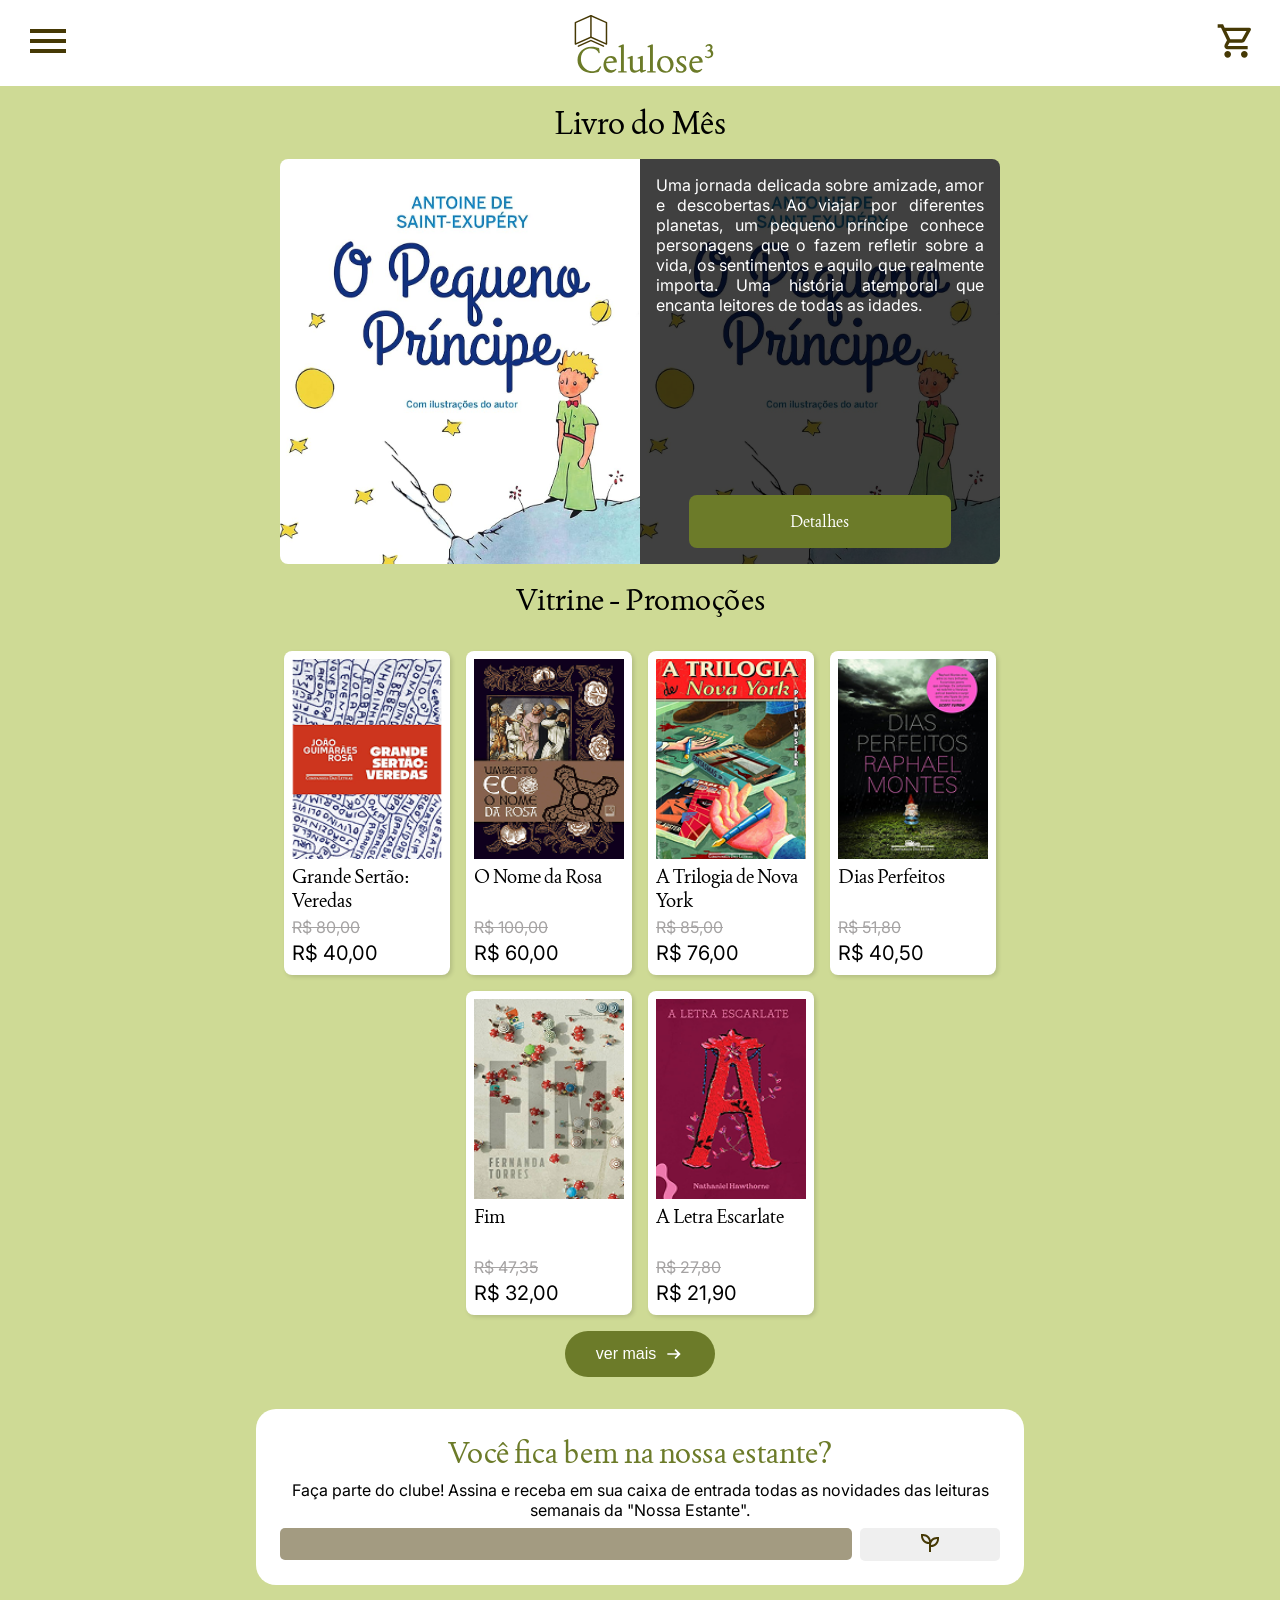
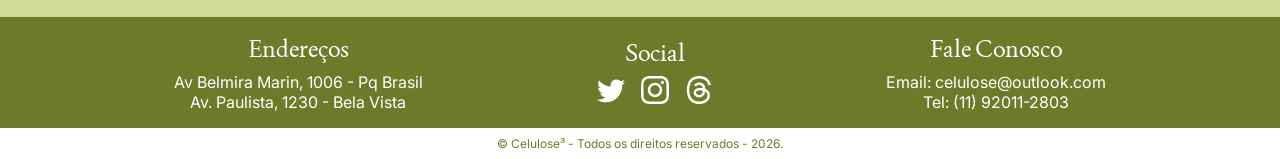
==== commit 24736f9b: "detalhes dos livros" ====
--- a/index.html
+++ b/index.html
@@ -35,7 +35,7 @@
                 <div class="banner__left"></div>
                 <div class="banner__right">
                     <img class="banner__bgImg" src="img/livros/o-pequeno-principe.jpg" alt="O Pequeno Príncipe">
-                    <p class="banner__description">Lorem ipsum, dolor sit amet consectetur adipisicing elit. Consequatur, reiciendis ut exercitationem libero non harum minus dolores repellendus molestiae hic quos quasi aliquid obcaecati recusandae. Iure beatae minus at cupiditate?</p>
+                    <p class="banner__description">Uma jornada delicada sobre amizade, amor e descobertas. Ao viajar por diferentes planetas, um pequeno príncipe conhece personagens que o fazem refletir sobre a vida, os sentimentos e aquilo que realmente importa. Uma história atemporal que encanta leitores de todas as idades.</p>
                     <button class="banner__button">Detalhes</button>
                 </div>
             </div>
--- a/style.css
+++ b/style.css
@@ -388,6 +388,21 @@
     cursor: pointer;
 }
 
+#men-confirmacao-newsletter {
+    margin: 2rem;
+    padding: 1rem;
+    border-radius: 10px;
+    background-color: var(--fundoPadrao);
+}
+
+#men-confirmacao-newsletter h3 {
+    color: var(--destaqueSecundario);
+    font-family: var(--fonteTitulos);
+    font-size: 20px;
+    text-align: center;
+    margin-bottom: 0.5rem;
+}
+
 /****************
     FOOTER
 ****************/
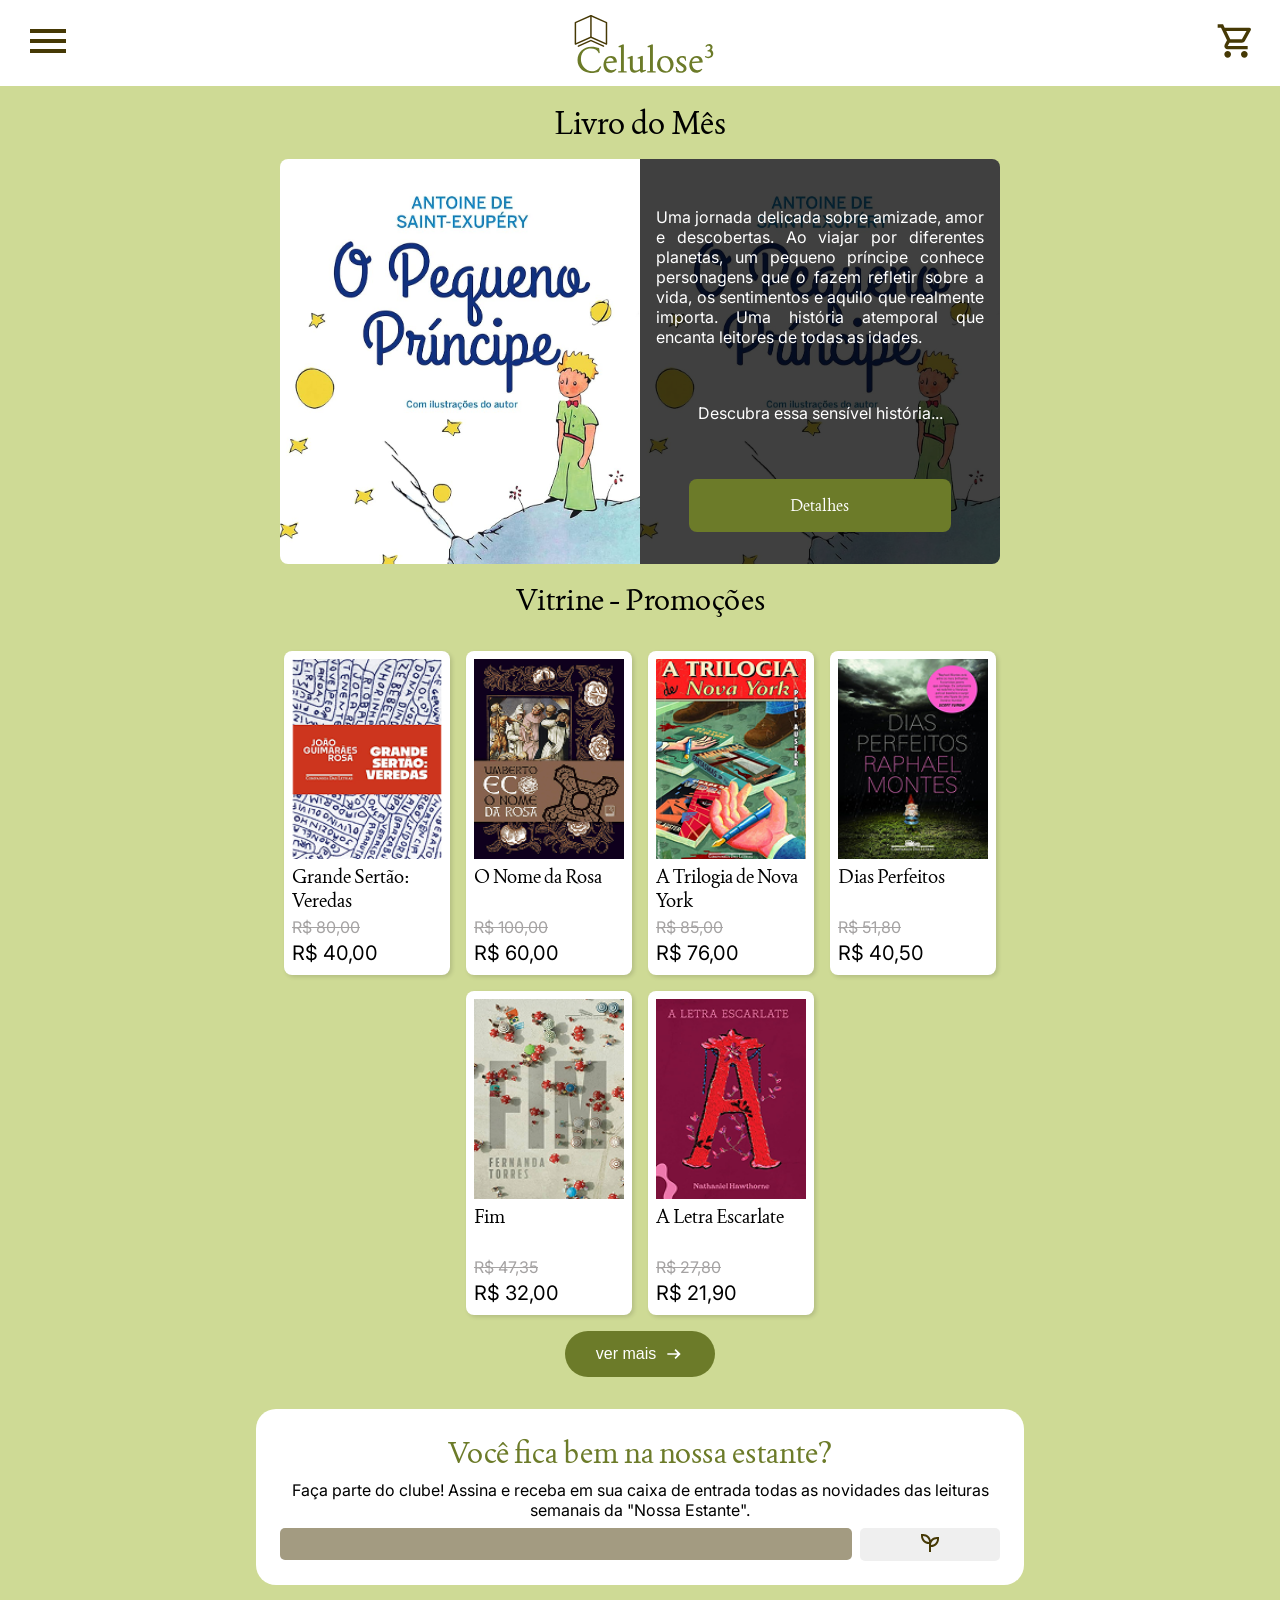
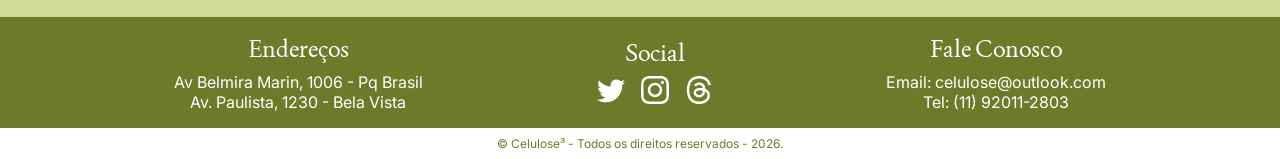
==== commit 54615372: "contato responsivo" ====
--- a/index.html
+++ b/index.html
@@ -36,6 +36,7 @@
                 <div class="banner__right">
                     <img class="banner__bgImg" src="img/livros/o-pequeno-principe.jpg" alt="O Pequeno Príncipe">
                     <p class="banner__description">Uma jornada delicada sobre amizade, amor e descobertas. Ao viajar por diferentes planetas, um pequeno príncipe conhece personagens que o fazem refletir sobre a vida, os sentimentos e aquilo que realmente importa. Uma história atemporal que encanta leitores de todas as idades.</p>
+                    <p class="banner__description">Descubra essa sensível história...</p>
                     <button class="banner__button">Detalhes</button>
                 </div>
             </div>
--- a/style.css
+++ b/style.css
@@ -160,7 +160,7 @@
     flex-direction: column;
     align-items: center;
     gap: 1rem;
-    padding: 1rem;
+    padding: 3rem 1rem 2rem 1rem;
     position: relative;
     overflow: hidden;
     border-radius: 0 0.5rem 0.5rem 0;
@@ -496,6 +496,7 @@
 }
 
 .sobre-celulose h2, .form-contato h2 {
+    text-align: center;
     font-size: 30px;
     font-family: var(--fonteTitulos);
     color: var(--destaqueSecundario);
@@ -601,6 +602,47 @@
 
 /* Celular */
 @media screen and (max-width:  576px) {
+    .sobre-celulose {
+        flex-direction: column;
+        width: 80%;
+        padding: 1.5rem;
+    }
+
+    .sobre-celulose article {
+        padding: 0.5rem;
+        padding-left: 1.5rem;
+    }
+
+    .sobre-celulose p {
+        text-align: justify;
+    }
+
+    .sobre-celulose img {
+        margin-top: 1rem;
+        width: 100%;
+    }
+
+    .form-contato {
+        width: 80%;
+        margin: 1rem;
+        padding: 1.5rem;
+        align-items: center;
+    }
+
+    .topo-contato {
+        width: 100%;
+        text-align: center;
+    }
+
+    #formulario-p-contato {
+        width: 90%;
+        margin: 0 auto;
+    }
+
+    #formulario-p-contato input,
+    #formulario-p-contato textarea {
+        width: 95%;
+    }
 
 }
 
@@ -614,6 +656,7 @@
         flex-direction: row;
         justify-content: space-evenly;
     }
+    
 }
 
 /* Desktop */
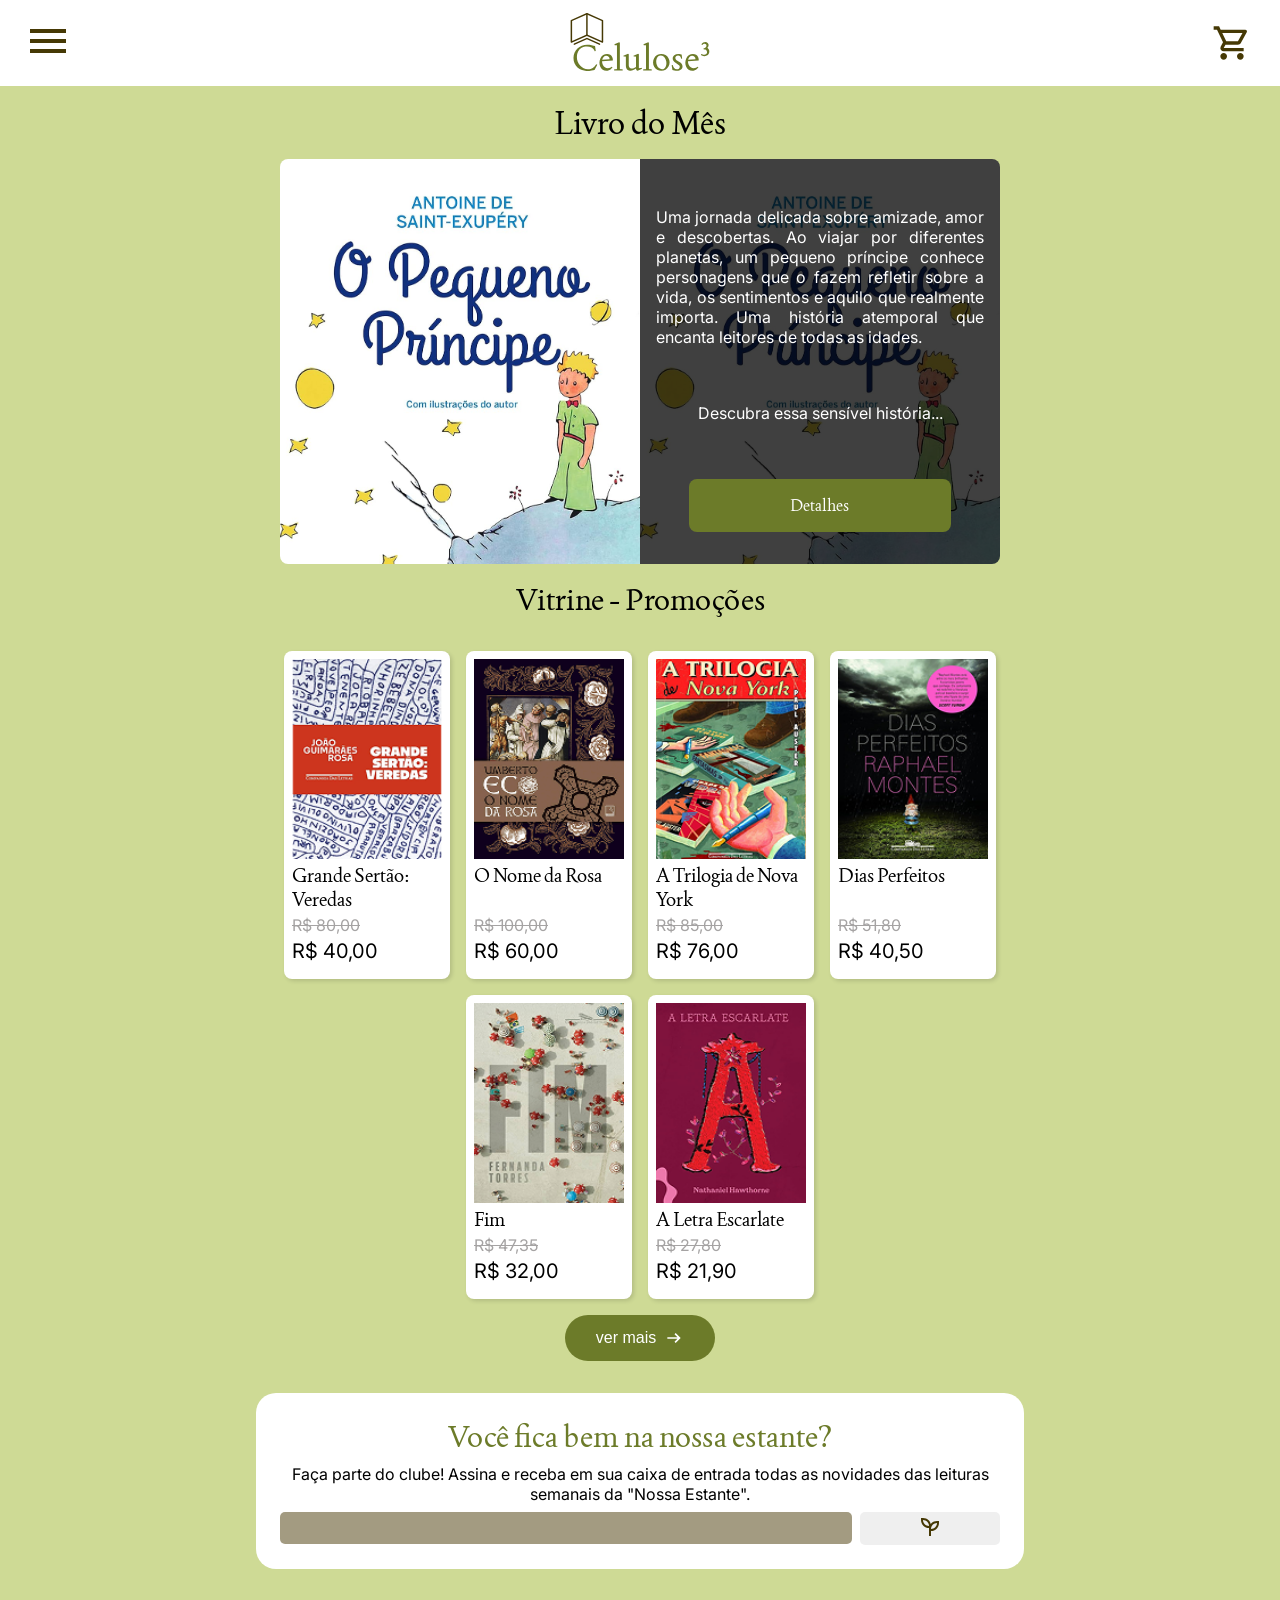
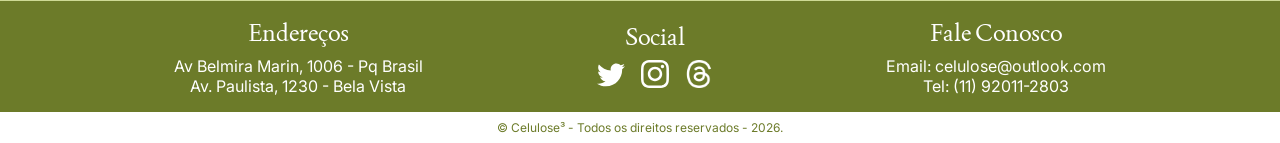
==== commit aefe8d95: "cards catálogo e animações simples Co-authored-by: clarice <clamrs@users.noreply.github.com>" ====
--- a/index.html
+++ b/index.html
@@ -19,12 +19,9 @@
             </menu>
         </div>
 
-            <img src="img/logo.svg" alt="logomarca" class="header-logo">
+        <a href="index.html"><img src="img/logo.svg" alt="logomarca" class="header-logo"></a>
 
-        <div class="header-carrinho">
-            <img src="img/carrinho.svg" alt="carrinho">
-        </div>
-
+        <button type="button" class="carrinhoButton"></button>
     </header>
 
     <main>
@@ -45,7 +42,7 @@
         <section id="vitrine-livros">
             <h2>Vitrine - Promoções</h2>
                 <div class="container-vitrine">
-
+                    <!-- Cards dinâmicos aqui -->
                 </div>
             <button type="button" class="vermais">ver mais <img src="img/arrow_right.svg" alt="seta para direita"></button>
         </section>
--- a/style.css
+++ b/style.css
@@ -42,6 +42,9 @@
 ****************/
 
 header {
+    position: sticky;
+    top: 0;
+    z-index: 100;
     display: flex;
     height: 70px;
     background-color: var(--destaquePrimario);
@@ -66,9 +69,16 @@
     height: 60px;
 }
 
-.header-carrinho img {
-    width: 40px;
-    height: 40px;
+.carrinhoButton {
+    cursor: pointer;
+    background-image: url(img/carrinho.svg);
+    background-position: center;
+    background-repeat: no-repeat;
+    background-size: 40px;
+    background-color: transparent;
+    border: none;
+    width: 48px;
+    aspect-ratio: 1;
 }
 
 /****************
@@ -171,8 +181,6 @@
 .banner__bgImg {
     position: absolute;
     inset: 0;
-    z-index: 0;
-
     width: 100%;
     object-fit: cover;
 
@@ -183,7 +191,6 @@
 .banner__description,
 .banner__button {
     position: relative;
-    z-index: 1;
 }
 
 .banner__description {
@@ -216,10 +223,10 @@
 ****************/
 
 #buscar {
+    box-sizing: border-box;
     width: 80%;
     max-width: 720px;
     padding: 0.5rem 1rem;
-    margin: 1rem 0;
     border-radius: 3rem;
     border: 1px solid #aaaaaa;
     font-family: var(--fontePadrao);
@@ -228,6 +235,85 @@
 
 #buscar:focus {
     outline: 2px solid var(--destaqueSecundario);
+}
+
+/****************
+    CATALOGO
+****************/
+
+#catalogo-heading {
+    font-family: var(--fonteTitulos);
+    font-size: 2rem;
+    font-weight: 400;
+    margin: 1rem 0;
+}
+
+.container-catalogo {
+}
+
+.cardCatalogo {
+    box-sizing: border-box;
+    cursor: pointer;
+    display: flex;
+    align-items: center;
+    border-radius: 0.5rem;
+    max-width: 720px;
+    display: flex;
+    background-color: white;
+    box-shadow: 2px 2px 4px #0002;
+    margin: 1rem 0;
+    font-family: var(--fontePadrao);
+
+    transition: transform 100ms;
+
+    .cardCatalogo__img {
+        border-radius: 0.5rem 0 0 0.5rem;
+        width: 70px;
+    }
+
+    .cardCatalogo__info {
+        flex-grow: 1;
+        align-self: stretch;
+        padding: 0.75rem;
+
+        .cardCatalogo__titulo,
+        .cardCatalogo__preco {
+            font-size: 1.25rem;
+        }
+
+        .cardCatalogo__preco {
+            margin-top: 0.5rem;
+        }
+    }
+
+    .cardCatalogo__button {
+        display: flex;
+        margin: 1rem;
+        background-position: center;
+        background-repeat: no-repeat;
+        background-color: transparent;
+        border: 2px solid #6C7B29;
+        border-radius: 0.5rem;
+        cursor: pointer;
+    }
+
+    .cardCatalogo__button:hover,
+    .cardCatalogo__button:active {
+        background-color: #6C7B29;
+
+        .cardCatalogo__buttonImg {
+            filter: brightness(0) invert();
+        }
+    }
+
+    .cardCatalogo__buttonImg {
+        display: block;
+        padding: 0.5rem;
+    }
+}
+
+.cardCatalogo:hover {
+    transform: scale(105%);
 }
 
 /****************
@@ -260,37 +346,44 @@
 .cards-vitrine {
     display: flex;
     flex-direction: column;
+    justify-content: space-between;
     padding: 0.5rem;
     padding-bottom: 1rem;
-    gap: 0.3rem;
+    gap: 0.25rem;
     box-shadow: 2px 2px 4px 0 #0002;
     border-radius: 0.5rem;
     width: 150px;
-    height: 300px;
     background-color: var(--destaquePrimario);
-}
-
-.cards-vitrine h3 {
-    font-family: var(--fonteTitulos);
-    font-weight: 200;
-    min-height: 3rem;
-}
-
-.cards-vitrine img {
-    width: 150px;
-    height: 200px;
-}
-
-.livro-preco-antigo {
-    color: #a5a3a3;
-    text-decoration: line-through;
-    font-size: 16px;
-    font-family: var(--fontePadrao);
-}
-
-.livro-preco-atual {
-    font-family: var(--fontePadrao);
-    font-size: 20px;
+    cursor: pointer;
+
+    transition: transform 100ms;
+
+    img {
+        width: 150px;
+        height: 200px;
+    }
+
+    h3 {
+        font-family: var(--fonteTitulos);
+        font-weight: 200;
+        flex-grow: 1;
+    }
+
+    .livro-preco-antigo {
+        color: #a5a3a3;
+        text-decoration: line-through;
+        font-family: var(--fontePadrao);
+    }
+
+    .livro-preco-atual {
+        font-family: var(--fontePadrao);
+        font-size: 20px;
+    }
+
+}
+
+.cards-vitrine:hover {
+    transform: scale(105%);
 }
 
 .vermais {
@@ -656,7 +749,7 @@
         flex-direction: row;
         justify-content: space-evenly;
     }
-    
+
 }
 
 /* Desktop */
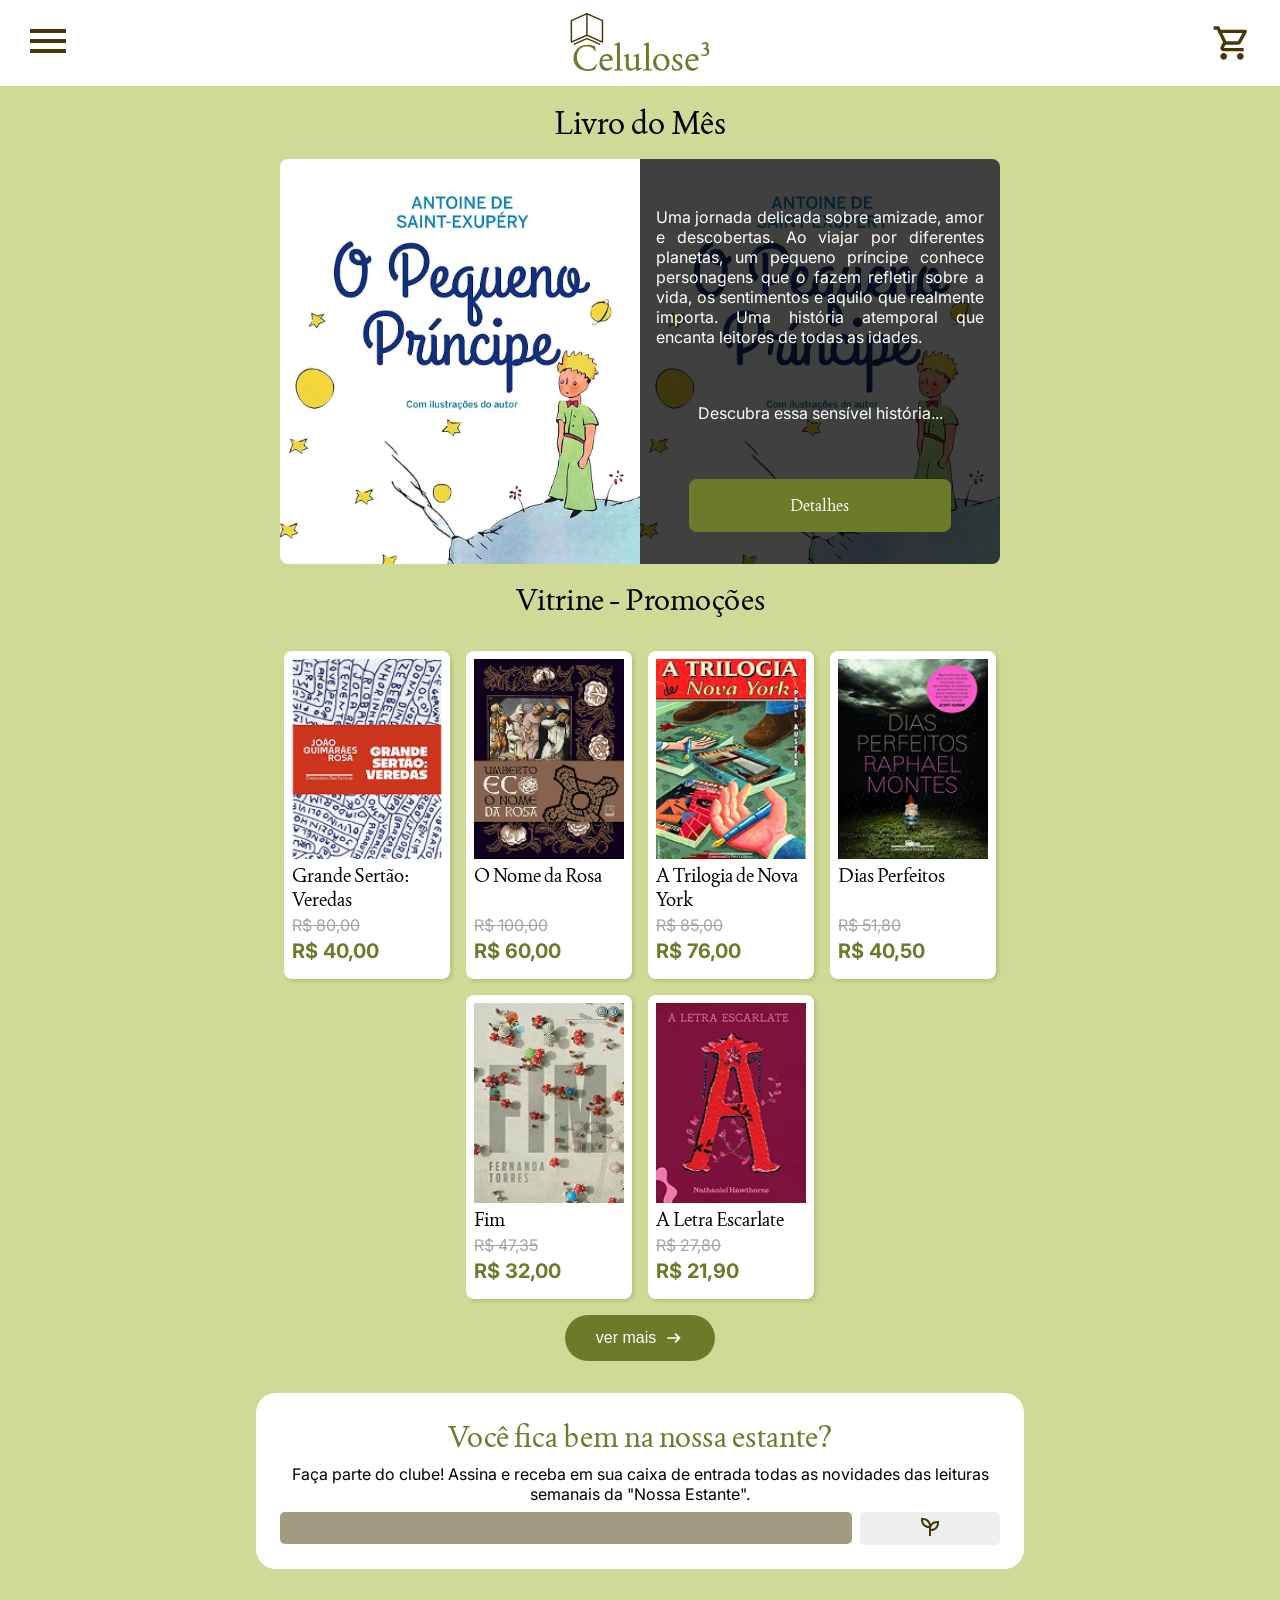
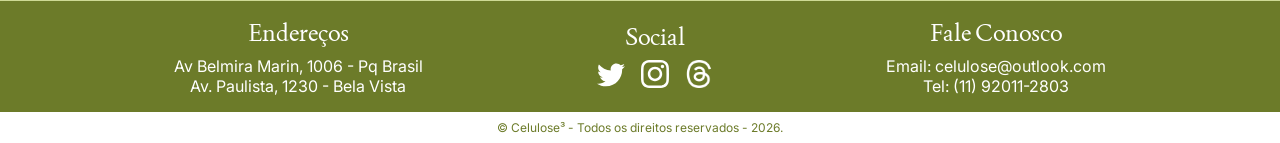
==== commit cd39d4f3: "carrinho, busca e detalhes Co-authored-by: clarice <clamrs@users.noreply.github.com>" ====
--- a/index.html
+++ b/index.html
@@ -12,7 +12,7 @@
     <header>
         <div class="header-menu">
             <button type="button" class="menuButton" id="menuButton"></button>
-            <menu class="menu" id="menu" style="display: none;">
+            <menu class="menu" id="menu" hidden>
                 <a class="menu__item active">HOME</a>
                 <a class="menu__item" href="catalogo.html">CATÁLOGO</a>
                 <a class="menu__item" href="contato.html">CONTATO</a>
@@ -21,7 +21,10 @@
 
         <a href="index.html"><img src="img/logo.svg" alt="logomarca" class="header-logo"></a>
 
-        <button type="button" class="carrinhoButton"></button>
+        <button type="button" class="carrinhoButton" id="toggle-carrinho"
+            aria-label="Abrir carrinho de compras" aria-controls="cart-drawer" aria-expanded="false">
+            <span class="carrinho-count" aria-live="polite" hidden>0</span>
+        </button>
     </header>
 
     <main>
@@ -34,7 +37,7 @@
                     <img class="banner__bgImg" src="img/livros/o-pequeno-principe.jpg" alt="O Pequeno Príncipe">
                     <p class="banner__description">Uma jornada delicada sobre amizade, amor e descobertas. Ao viajar por diferentes planetas, um pequeno príncipe conhece personagens que o fazem refletir sobre a vida, os sentimentos e aquilo que realmente importa. Uma história atemporal que encanta leitores de todas as idades.</p>
                     <p class="banner__description">Descubra essa sensível história...</p>
-                    <button class="banner__button">Detalhes</button>
+                    <button class="banner__button" type="button" data-featured-book="8">Detalhes</button>
                 </div>
             </div>
         </section>
--- a/style.css
+++ b/style.css
@@ -257,8 +257,7 @@
     display: flex;
     align-items: center;
     border-radius: 0.5rem;
-    max-width: 720px;
-    display: flex;
+    width: min(720px, calc(100vw - 2rem));
     background-color: white;
     box-shadow: 2px 2px 4px #0002;
     margin: 1rem 0;
@@ -269,6 +268,7 @@
     .cardCatalogo__img {
         border-radius: 0.5rem 0 0 0.5rem;
         width: 70px;
+        align-self: stretch;
     }
 
     .cardCatalogo__info {
@@ -352,9 +352,13 @@
     gap: 0.25rem;
     box-shadow: 2px 2px 4px 0 #0002;
     border-radius: 0.5rem;
-    width: 150px;
+    width: min-content;
     background-color: var(--destaquePrimario);
     cursor: pointer;
+    border: none;
+    color: var(--textoEscuro);
+    font: inherit;
+    text-align: left;
 
     transition: transform 100ms;
 
@@ -378,6 +382,8 @@
     .livro-preco-atual {
         font-family: var(--fontePadrao);
         font-size: 20px;
+        font-weight: 700;
+        color: var(--destaqueSecundario);
     }
 
 }
@@ -755,3 +761,661 @@
 /* Desktop */
 @media screen and (min-width:  1200px) {
 }
+
+
+/* ========================================================================== */
+/* CARRINHO LATERAL                                                           */
+/* ========================================================================== */
+
+.carrinhoButton {
+    position: relative;
+    flex: 0 0 48px;
+}
+
+.carrinho-count {
+    position: absolute;
+    top: 0;
+    right: 0;
+    display: grid;
+    min-width: 21px;
+    height: 21px;
+    padding: 0 5px;
+    place-items: center;
+    border: 2px solid var(--destaquePrimario);
+    border-radius: 999px;
+    background: var(--destaqueSecundario);
+    color: #fff;
+    font: 700 0.7rem var(--fontePadrao);
+    line-height: 1;
+}
+
+.carrinho-count[hidden] { display: none; }
+
+.cart-overlay {
+    position: fixed;
+    inset: 0;
+    z-index: 300;
+    border: 0;
+    background: rgba(12, 15, 5, 0.48);
+    opacity: 0;
+    visibility: hidden;
+    pointer-events: none;
+    transition: opacity 220ms ease, visibility 220ms ease;
+}
+
+.cart-overlay.is-visible {
+    opacity: 1;
+    visibility: visible;
+    pointer-events: auto;
+}
+
+.cart-drawer {
+    box-sizing: border-box;
+    position: fixed;
+    z-index: 310;
+    top: 0;
+    right: 0;
+    display: flex;
+    flex-direction: column;
+    width: min(460px, 100%);
+    height: 100dvh;
+    padding: 1.25rem;
+    background: #fff;
+    color: #242719;
+    box-shadow: -12px 0 40px rgba(0, 0, 0, 0.16);
+    transform: translateX(105%);
+    visibility: hidden;
+    transition: transform 260ms ease, visibility 260ms ease;
+}
+
+.cart-drawer.is-open {
+    transform: translateX(0);
+    visibility: visible;
+}
+
+.cart-drawer__header {
+    display: flex;
+    align-items: center;
+    justify-content: space-between;
+    gap: 1rem;
+    padding-bottom: 1rem;
+    border-bottom: 1px solid #e8eadf;
+}
+
+.cart-drawer__eyebrow {
+    margin-bottom: 0.2rem;
+    color: var(--destaqueSecundario);
+    font: 700 0.68rem var(--fontePadrao);
+    letter-spacing: 0.14em;
+}
+
+.cart-drawer__header h2 {
+    color: #25291c;
+    font: 400 1.8rem var(--fonteTitulos);
+}
+
+.cart-drawer__header-actions {
+    display: flex;
+    align-items: center;
+    gap: 0.8rem;
+}
+
+.cart-clear,
+.cart-item__remove {
+    border: 0;
+    background: transparent;
+    color: #7b342c;
+    font: 600 0.82rem var(--fontePadrao);
+    cursor: pointer;
+}
+
+.cart-clear:disabled {
+    opacity: 0.35;
+    cursor: not-allowed;
+}
+
+.cart-close,
+.book-modal__close {
+    display: grid;
+    width: 38px;
+    height: 38px;
+    place-items: center;
+    border: 1px solid #e6e8dd;
+    border-radius: 50%;
+    background: #f7f8f2;
+    color: #26291e;
+    font-size: 1.7rem;
+    line-height: 1;
+    cursor: pointer;
+}
+
+.cart-drawer__items {
+    flex: 1;
+    min-height: 0;
+    overflow-y: auto;
+    padding: 0.35rem 0;
+}
+
+.cart-empty {
+    display: flex;
+    flex-direction: column;
+    align-items: center;
+    justify-content: center;
+    padding: 2rem 1.25rem;
+    text-align: center;
+}
+
+.cart-empty__icon {
+    display: grid;
+    width: 58px;
+    height: 58px;
+    margin-bottom: 1rem;
+    place-items: center;
+    border-radius: 50%;
+    background: #f0f3e7;
+    color: var(--destaqueSecundario);
+    font-size: 2rem;
+}
+
+.cart-empty h3 {
+    margin-bottom: 0.45rem;
+    color: #292d20;
+    font: 400 1.35rem var(--fonteTitulos);
+}
+
+.cart-empty p {
+    max-width: 250px;
+    color: #74786a;
+    font: 0.9rem/1.5 var(--fontePadrao);
+}
+
+.cart-item {
+    display: flex;
+    gap: 0.9rem;
+    padding: 1rem 0;
+    border-bottom: 1px solid #e8eadf;
+}
+
+.cart-item__cover {
+    width: 76px;
+    height: 108px;
+    flex: 0 0 76px;
+    border-radius: 5px;
+    background: #f1f1eb;
+    object-fit: cover;
+    box-shadow: 0 2px 7px #0002;
+}
+
+.cart-item__info {
+    display: flex;
+    min-width: 0;
+    flex: 1;
+    flex-direction: column;
+}
+
+.cart-item__info h3 {
+    display: -webkit-box;
+    overflow: hidden;
+    color: #292d20;
+    font: 400 1.08rem/1.25 var(--fonteTitulos);
+    -webkit-box-orient: vertical;
+    -webkit-line-clamp: 2;
+}
+
+.cart-item__author,
+.cart-item__unit-price {
+    margin-top: 0.2rem;
+    color: #707466;
+    font: 0.78rem var(--fontePadrao);
+}
+
+.cart-item__unit-price span {
+    color: #929687;
+    font-size: 0.72rem;
+}
+
+.cart-item__bottom {
+    display: flex;
+    align-items: center;
+    justify-content: space-between;
+    gap: 0.5rem;
+    margin-top: auto;
+    padding-top: 0.45rem;
+}
+
+.quantity-control {
+    display: inline-flex;
+    align-items: center;
+    overflow: hidden;
+    border: 1px solid #dfe3d3;
+    border-radius: 7px;
+    background: #fbfcf8;
+}
+
+.quantity-control button {
+    width: 29px;
+    height: 29px;
+    padding: 0;
+    border: 0;
+    background: transparent;
+    color: #3e4826;
+    font: 1.15rem var(--fontePadrao);
+    cursor: pointer;
+}
+
+.quantity-control button:hover { background: #edf1e2; }
+
+.quantity-control output {
+    min-width: 25px;
+    color: #25291e;
+    font: 600 0.82rem var(--fontePadrao);
+    text-align: center;
+}
+
+.cart-item__subtotal {
+    color: #25291e;
+    font: 700 0.9rem var(--fontePadrao);
+    white-space: nowrap;
+}
+
+.cart-item__remove {
+    align-self: flex-start;
+    margin-top: 0.35rem;
+    padding: 0;
+    text-decoration: underline;
+    text-underline-offset: 2px;
+}
+
+.cart-drawer__footer {
+    padding-top: 1rem;
+    border-top: 1px solid #e8eadf;
+}
+
+.cart-summary__line {
+    display: flex;
+    justify-content: space-between;
+    gap: 1rem;
+    margin: 0.35rem 0;
+    color: #656a5b;
+    font: 0.9rem var(--fontePadrao);
+}
+
+.cart-summary__line strong { color: #25291e; }
+
+.cart-summary__total {
+    margin-top: 0.8rem;
+    padding-top: 0.8rem;
+    border-top: 1px dashed #dfe3d3;
+    color: #25291e;
+    font-size: 1.05rem;
+}
+
+.cart-summary__total strong {
+    color: var(--destaqueSecundario);
+    font: 700 1.25rem var(--fontePadrao);
+}
+
+.cart-summary__note {
+    margin: 0.65rem 0 0.9rem;
+    color: #858a7a;
+    font: 0.72rem/1.4 var(--fontePadrao);
+}
+
+.cart-continue {
+    width: 100%;
+    padding: 0.9rem 1rem;
+    border: 0;
+    border-radius: 7px;
+    background: var(--destaqueSecundario);
+    color: #fff;
+    font: 600 0.92rem var(--fontePadrao);
+    cursor: pointer;
+    transition: background 150ms ease, transform 150ms ease;
+}
+
+.cart-continue:hover {
+    background: #56631f;
+    transform: translateY(-1px);
+}
+
+.shopping-toast {
+    position: fixed;
+    z-index: 1200;
+    right: 1.25rem;
+    bottom: 1.25rem;
+    max-width: min(390px, calc(100vw - 2.5rem));
+    padding: 0.9rem 1.15rem;
+    border: 1px solid #dce5c9;
+    border-radius: 9px;
+    background: #fff;
+    color: #39451f;
+    box-shadow: 0 8px 28px #0002;
+    font: 0.88rem/1.4 var(--fontePadrao);
+    opacity: 0;
+    visibility: hidden;
+    transform: translateY(12px);
+    transition: opacity 180ms ease, transform 180ms ease, visibility 180ms ease;
+}
+
+.shopping-toast.is-visible {
+    opacity: 1;
+    visibility: visible;
+    transform: translateY(0);
+}
+
+body.has-open-overlay,
+body.has-open-modal { overflow: hidden; }
+
+/* ========================================================================== */
+/* CARDS INTERATIVOS E MODAL DE DETALHES                                      */
+/* ========================================================================== */
+
+.cardCatalogo[hidden] { display: none; }
+
+.cardCatalogo__details {
+    display: flex;
+    min-width: 0;
+    flex: 1;
+    align-items: center;
+    gap: 0.9rem;
+    padding: 0;
+    border: 0;
+    border-radius: 0.5rem;
+    background: transparent;
+    color: inherit;
+    text-align: left;
+    cursor: pointer;
+}
+
+.cardCatalogo__titulo {
+    font: 400 1.2rem/1.25 var(--fonteTitulos);
+}
+
+.cardCatalogo__autor {
+    color: #717565;
+    font: 0.86rem var(--fontePadrao);
+}
+
+.cardCatalogo__preco {
+    margin-top: 0.55rem;
+    color: var(--destaqueSecundario);
+    font: 700 1.05rem var(--fontePadrao);
+}
+
+.cardCatalogo__button {
+    flex: 0 0 auto;
+    align-items: center;
+    justify-content: center;
+    min-width: 44px;
+    min-height: 44px;
+}
+
+.cardCatalogo__buttonImg {
+    width: 38px;
+    height: 38px;
+    object-fit: contain;
+}
+
+.book-modal {
+    position: fixed;
+    inset: 0;
+    width: min(820px, calc(100% - 2rem));
+    max-width: none;
+    max-height: min(90dvh, 760px);
+    margin: auto;
+    padding: 0;
+    overflow: auto;
+    border: 0;
+    border-radius: 14px;
+    background: #fff;
+    color: #242719;
+    box-shadow: 0 24px 80px #0004;
+}
+
+.book-modal::backdrop {
+    background: rgba(12, 15, 5, 0.62);
+    backdrop-filter: blur(2px);
+}
+
+.book-modal[open] {
+    animation: modal-enter 180ms ease-out;
+}
+
+@keyframes modal-enter {
+    from { opacity: 0; transform: translateY(12px) scale(0.985); }
+    to { opacity: 1; transform: translateY(0) scale(1); }
+}
+
+.book-modal__content {
+    position: relative;
+    display: grid;
+    grid-template-columns: minmax(190px, 0.75fr) minmax(0, 1.25fr);
+    gap: 2rem;
+    padding: 2rem;
+}
+
+.book-modal__close {
+    position: absolute;
+    top: 0.8rem;
+    right: 0.8rem;
+    z-index: 1;
+}
+
+.book-modal__cover-wrap {
+    display: flex;
+    align-items: flex-start;
+    justify-content: center;
+    padding-top: 0.5rem;
+}
+
+.book-modal__cover {
+    width: 100%;
+    max-width: 260px;
+    max-height: 440px;
+    border-radius: 5px;
+    background: #f1f1eb;
+    object-fit: contain;
+    box-shadow: 0 8px 24px #0002;
+}
+
+.book-modal__info {
+    min-width: 0;
+    padding-top: 0.35rem;
+}
+
+.book-modal__category {
+    display: inline-block;
+    margin-bottom: 0.65rem;
+    padding: 0.3rem 0.65rem;
+    border-radius: 999px;
+    background: #edf1e2;
+    color: #53621f;
+    font: 700 0.72rem var(--fontePadrao);
+}
+
+.book-modal__info h2 {
+    padding-right: 2.3rem;
+    color: #26291c;
+    font: 400 clamp(1.7rem, 3vw, 2.25rem)/1.15 var(--fonteTitulos);
+}
+
+.book-modal__author {
+    margin: 0.55rem 0 1rem;
+    color: #6f7561;
+    font: 0.95rem var(--fontePadrao);
+}
+
+.book-modal__synopsis {
+    color: #424638;
+    font: 0.9rem/1.65 var(--fontePadrao);
+}
+
+.book-modal__metadata {
+    display: grid;
+    grid-template-columns: repeat(3, minmax(0, 1fr));
+    gap: 0.7rem;
+    margin-top: 1.2rem;
+    padding: 0.9rem 0;
+    border-top: 1px solid #e8eadf;
+    border-bottom: 1px solid #e8eadf;
+}
+
+.book-modal__metadata dt {
+    margin-bottom: 0.25rem;
+    color: #858a7a;
+    font: 0.72rem var(--fontePadrao);
+}
+
+.book-modal__metadata dd {
+    color: #303526;
+    font: 600 0.82rem var(--fontePadrao);
+    overflow-wrap: anywhere;
+}
+
+.book-modal__price {
+    margin: 1rem 0;
+    color: var(--destaqueSecundario);
+    font: 700 1.6rem var(--fontePadrao);
+}
+
+.book-modal__actions {
+    display: flex;
+    flex-wrap: wrap;
+    align-items: center;
+    gap: 1rem;
+}
+
+.book-modal__add {
+    padding: 0.85rem 1.1rem;
+    border: 0;
+    border-radius: 7px;
+    background: var(--destaqueSecundario);
+    color: #fff;
+    font: 600 0.88rem var(--fontePadrao);
+    cursor: pointer;
+    transition: background 150ms ease, transform 150ms ease;
+}
+
+.book-modal__add:hover {
+    background: #56631f;
+    transform: translateY(-1px);
+}
+
+.book-modal__catalog-link {
+    color: #58652a;
+    font: 600 0.84rem var(--fontePadrao);
+    text-decoration: underline;
+    text-underline-offset: 3px;
+}
+
+/* Foco visível para controles novos e para os cards clicáveis. */
+.carrinhoButton:focus-visible,
+.cart-drawer button:focus-visible,
+.book-modal button:focus-visible,
+.book-modal a:focus-visible,
+.cards-vitrine:focus-visible,
+.cardCatalogo__details:focus-visible,
+.cardCatalogo__button:focus-visible {
+    outline: 3px solid #9aaa55;
+    outline-offset: 3px;
+}
+
+/* ========================================================================== */
+/* RESPONSIVIDADE                                                             */
+/* ========================================================================== */
+
+@media (max-width: 576px) {
+    .cart-drawer { padding: 1rem; }
+    .cart-drawer__header h2 { font-size: 1.55rem; }
+    .book-modal {
+        width: calc(100% - 1rem);
+        max-height: 94dvh;
+        border-radius: 10px;
+    }
+    .book-modal__content {
+        grid-template-columns: 1fr;
+        gap: 1.1rem;
+        padding: 1.3rem;
+    }
+    .book-modal__cover-wrap { padding-top: 1.5rem; }
+    .book-modal__cover { width: auto; max-width: min(54vw, 190px); max-height: 245px; }
+    .book-modal__info h2 { font-size: 1.65rem; }
+    .book-modal__metadata { gap: 0.4rem; }
+    .book-modal__metadata dd { font-size: 0.74rem; }
+    .book-modal__actions { align-items: stretch; flex-direction: column; }
+    .book-modal__add { width: 100%; }
+    .book-modal__catalog-link { text-align: center; }
+    .cardCatalogo__img { width: 62px !important; }
+    .cardCatalogo__info { padding: 0.55rem; }
+    .cardCatalogo__titulo { font-size: 1rem; }
+    .cardCatalogo__button { margin: 0.45rem !important; }
+}
+
+@media (min-width: 768px) {
+    .container-catalogo {
+        display: grid;
+        grid-template-columns: repeat(2, minmax(0, 1fr));
+        align-items: stretch;
+        gap: 0 1.25rem;
+        width: min(1100px, calc(100% - 2rem));
+    }
+    .cardCatalogo { width: 100%; }
+}
+
+@media (min-width: 1200px) {
+    .container-catalogo {
+        grid-template-columns: repeat(2, minmax(0, 1fr));
+        max-width: 1120px;
+    }
+}
+
+@media (prefers-reduced-motion: reduce) {
+    .cart-overlay,
+    .cart-drawer,
+    .shopping-toast,
+    .book-modal[open],
+    .cart-continue,
+    .book-modal__add {
+        animation: none !important;
+        transition: none !important;
+    }
+}
+
+
+/* Controles de busca e categoria do catálogo. */
+.catalog-controls {
+    display: grid;
+    grid-template-columns: auto minmax(180px, 1fr) auto minmax(180px, 0.65fr);
+    align-items: center;
+    gap: 0.65rem;
+    width: min(1100px, calc(100% - 2rem));
+    margin: 0.5rem auto 1rem;
+    color: #353a29;
+    font: 600 0.84rem var(--fontePadrao);
+}
+
+.catalog-controls input,
+.catalog-controls select {
+    width: 100%;
+    min-width: 0;
+    padding: 0.7rem 0.85rem;
+    border: 1px solid #bbc49b;
+    border-radius: 7px;
+    background: #fff;
+    color: #26291e;
+    font: 0.9rem var(--fontePadrao);
+}
+
+.catalog-controls input:focus-visible,
+.catalog-controls select:focus-visible {
+    outline: 2px solid var(--destaqueSecundario);
+    outline-offset: 2px;
+}
+
+@media (max-width: 576px) {
+    .catalog-controls {
+        grid-template-columns: 1fr;
+        gap: 0.4rem;
+        width: calc(100% - 2rem);
+    }
+}
